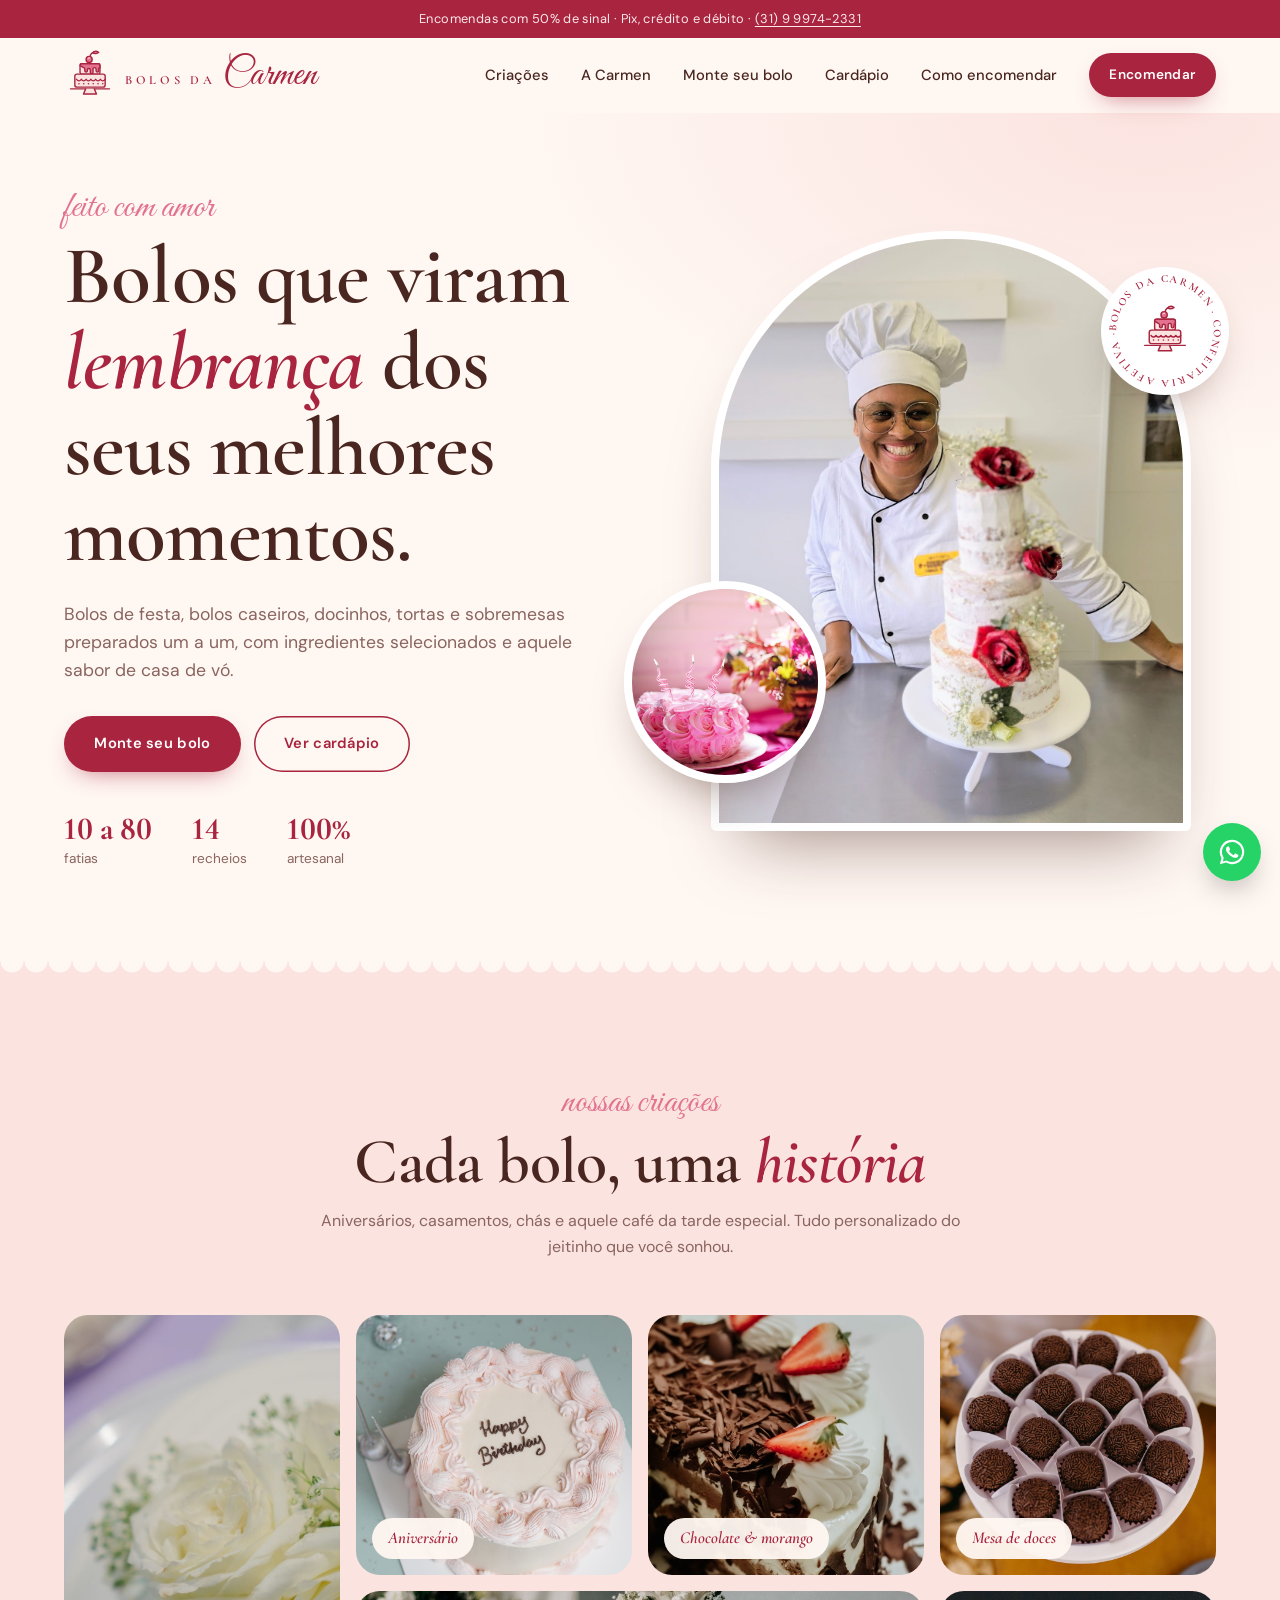
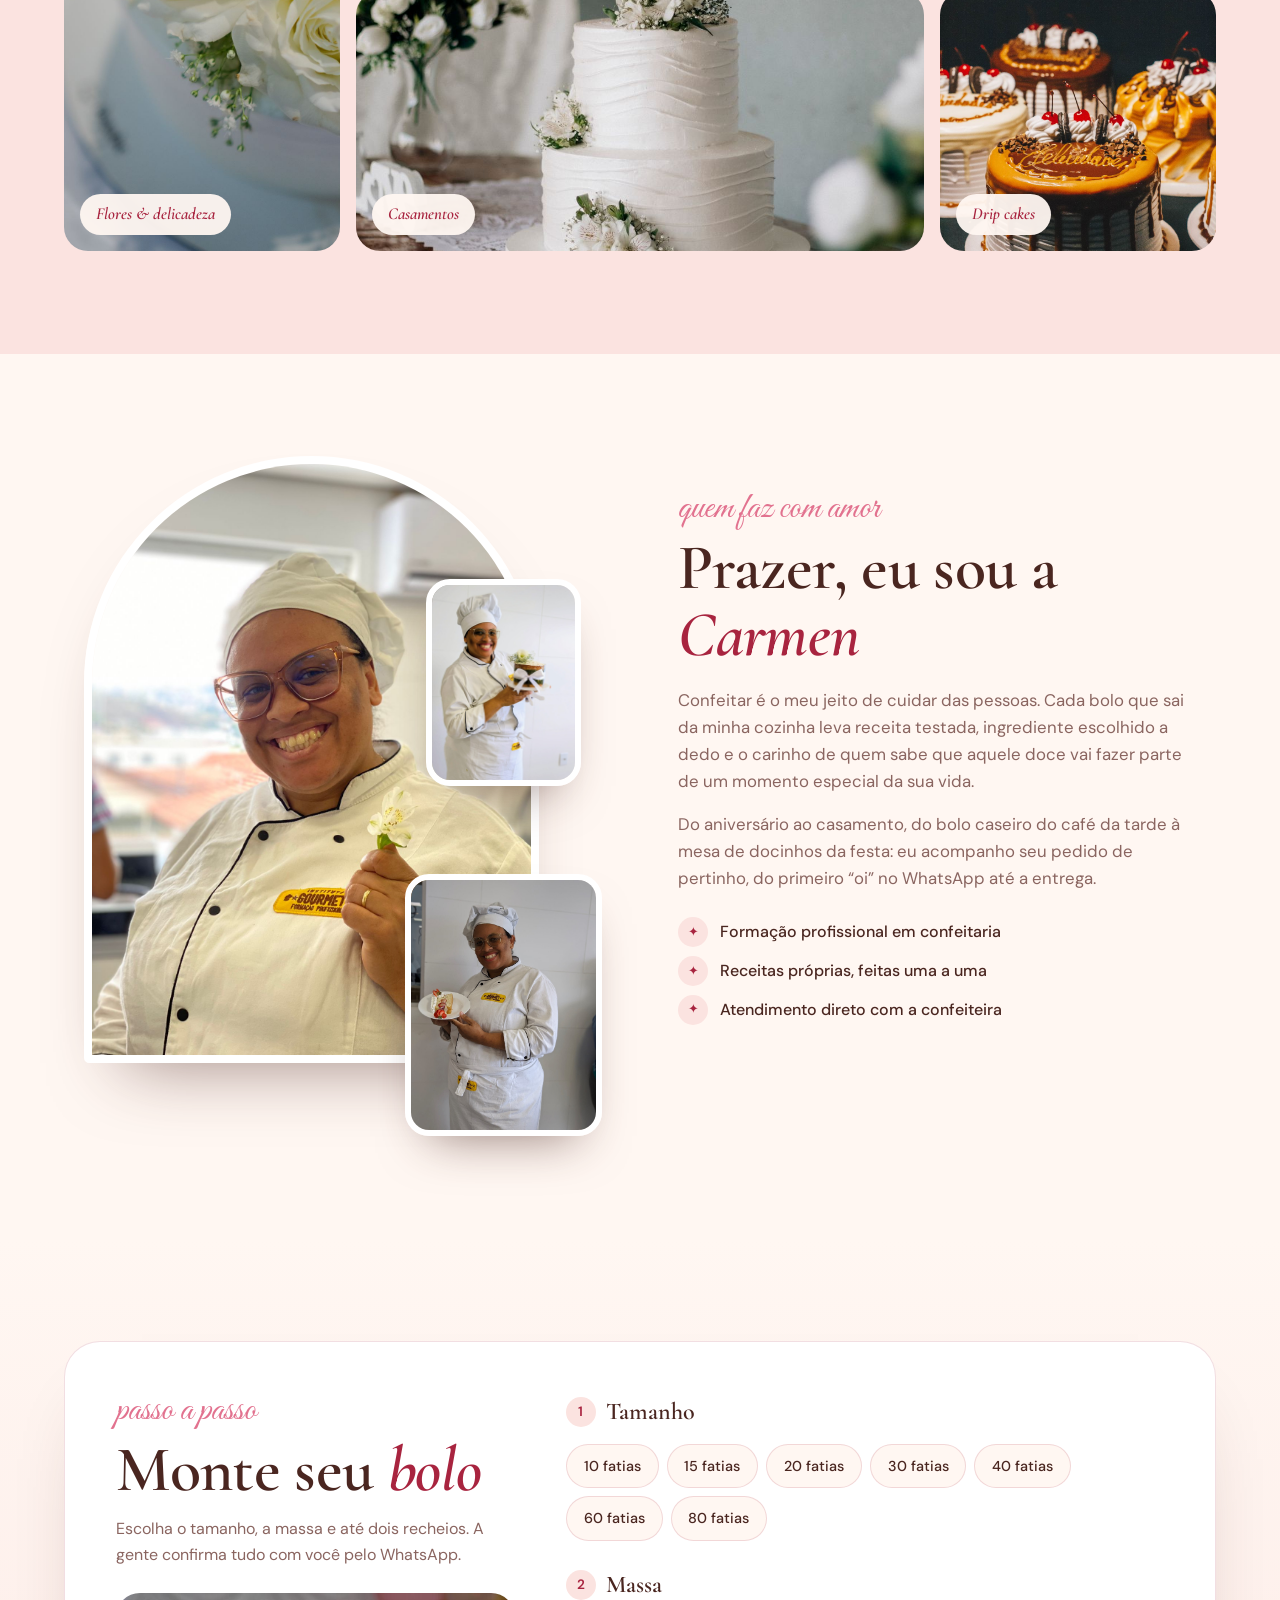
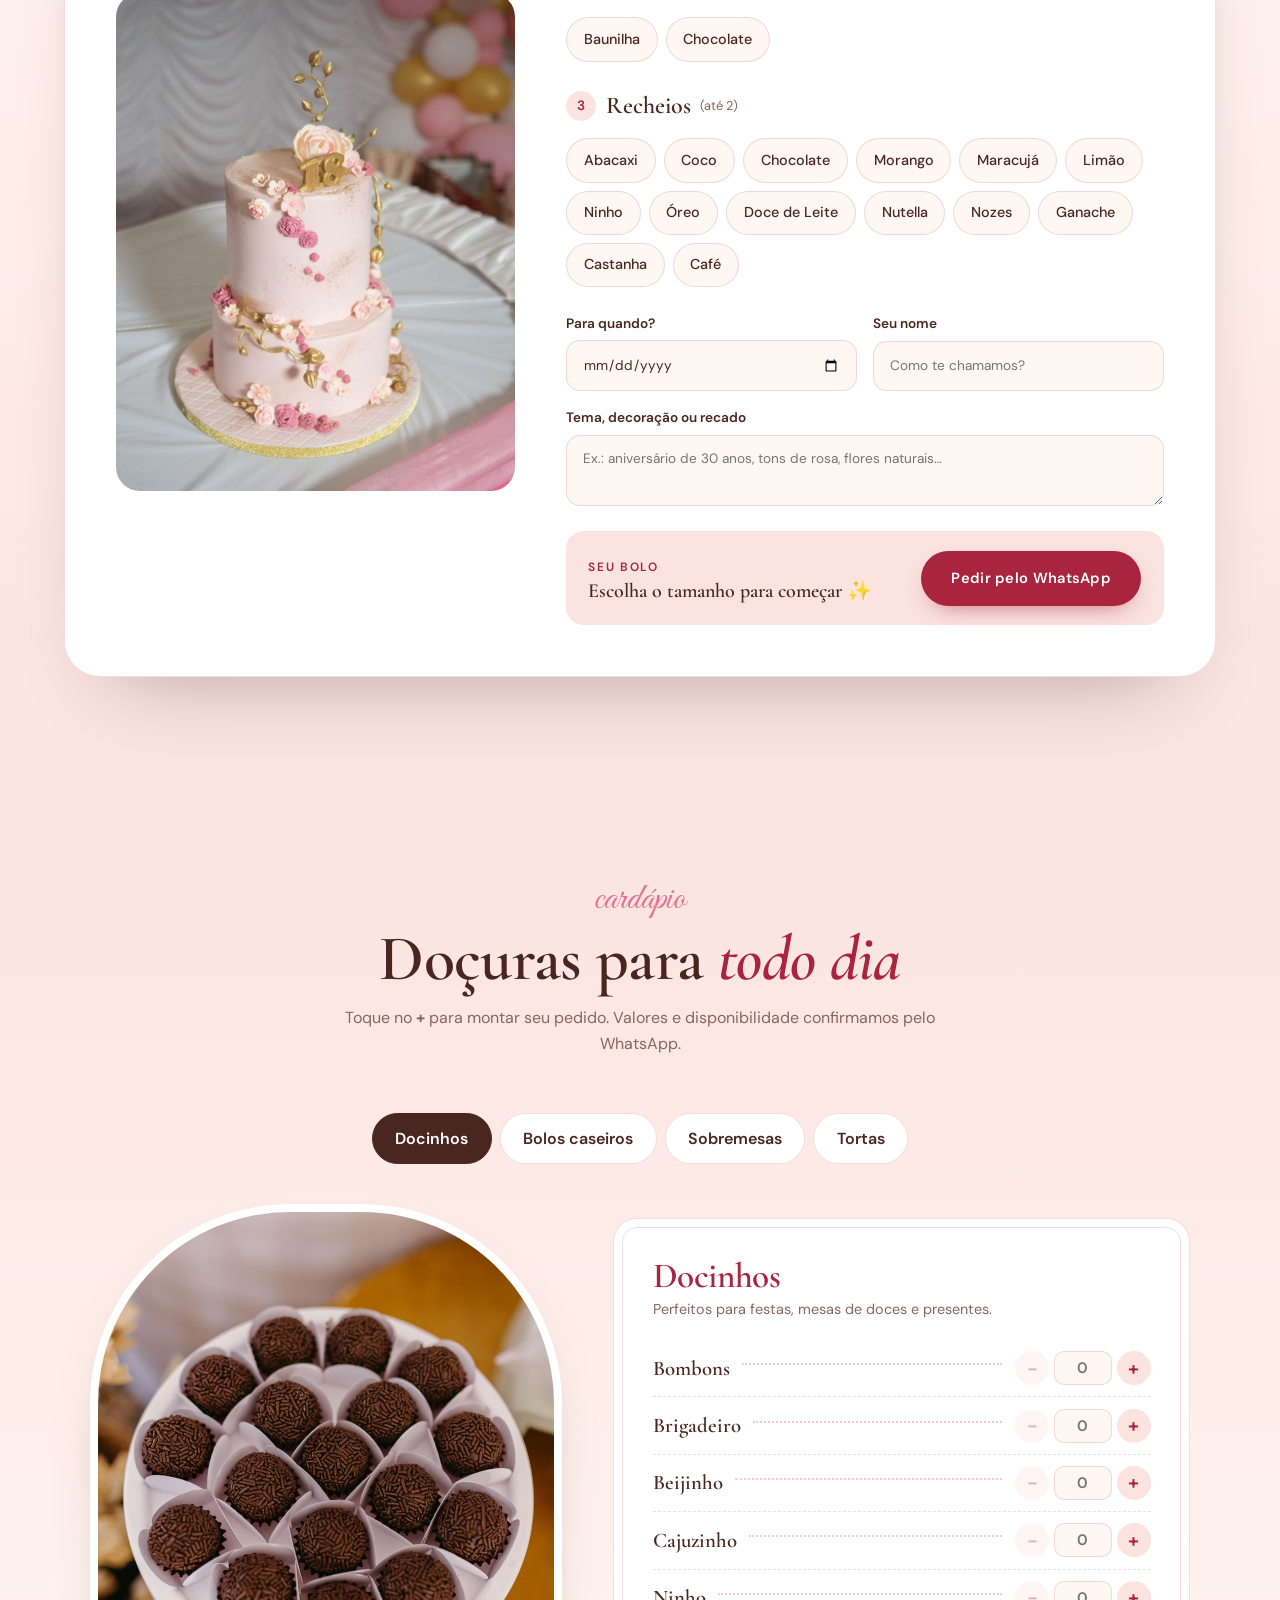
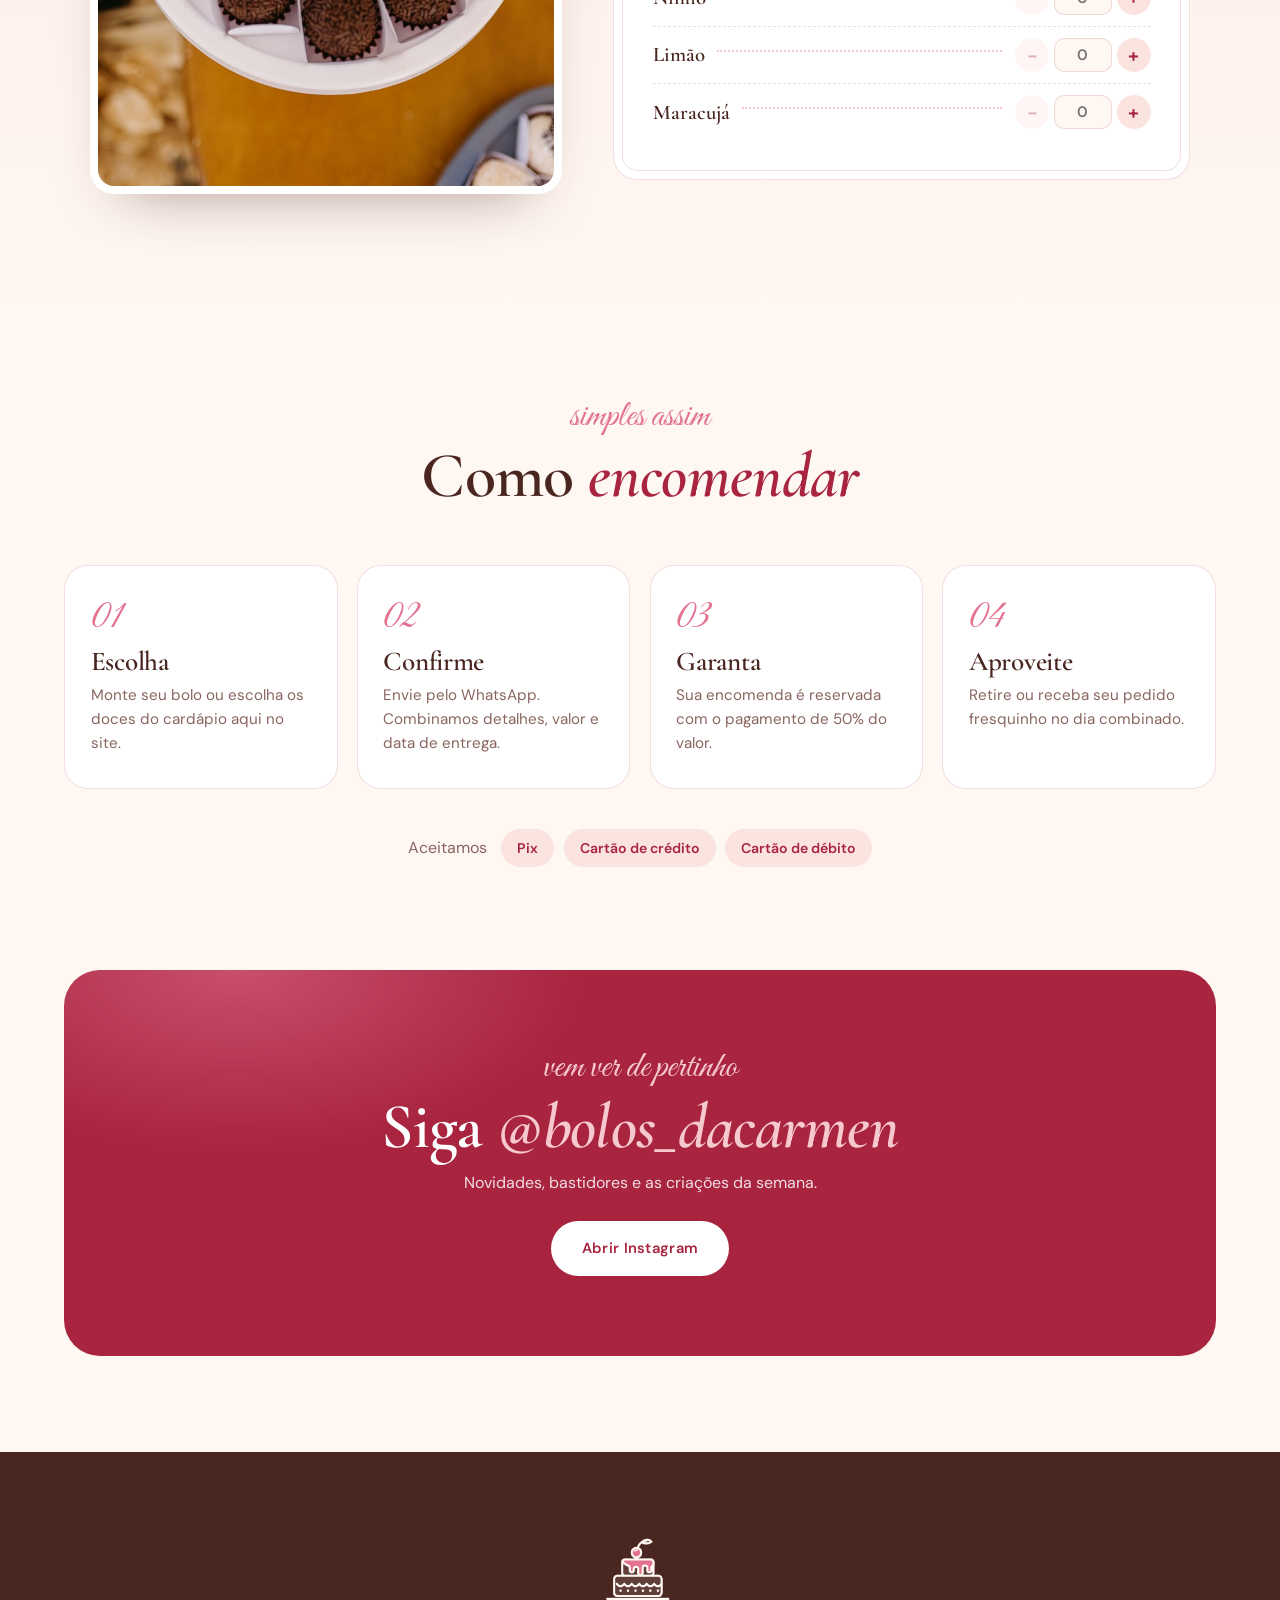
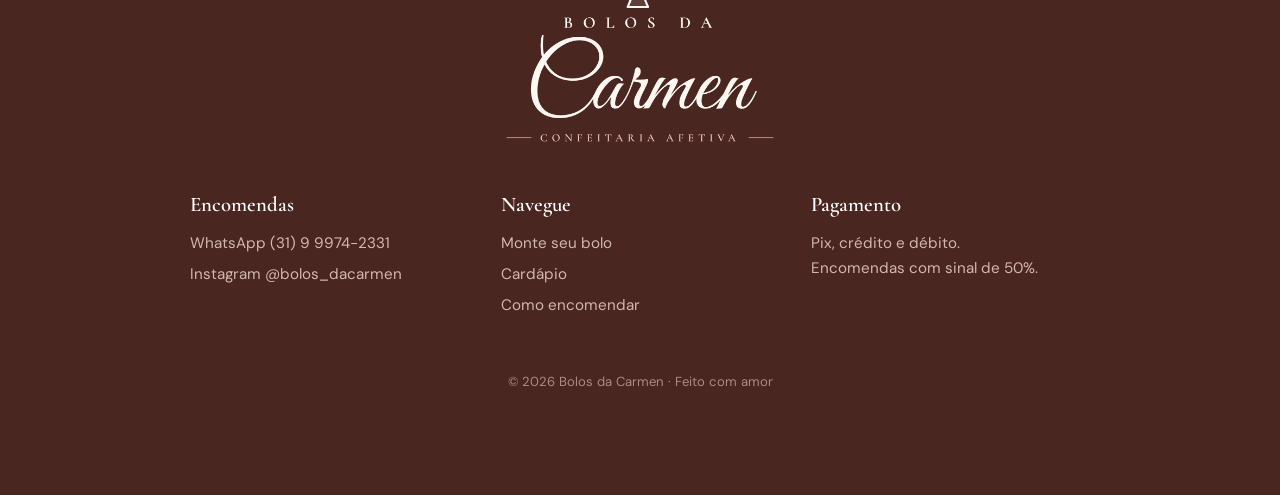
==== index.html @ e5974280 "Site Bolos da Carmen Logo criada do zero, montador de bolo, cardápio com pedido pelo WhatsApp e seçã" ====
<!DOCTYPE html>
<html lang="pt-BR">
<head>
  <meta charset="UTF-8" />
  <meta name="viewport" content="width=device-width, initial-scale=1.0" />
  <title>Bolos da Carmen — Confeitaria afetiva</title>
  <meta name="description" content="Bolos de festa, bolos caseiros, docinhos, tortas e sobremesas feitos com carinho. Monte seu bolo e encomende pelo WhatsApp." />
  <meta name="theme-color" content="#a8243f" />
  <link rel="icon" type="image/svg+xml" href="assets/icone.svg" />
  <link rel="apple-touch-icon" href="assets/icone.png" />
  <link rel="preconnect" href="https://fonts.googleapis.com" />
  <link rel="preconnect" href="https://fonts.gstatic.com" crossorigin />
  <link href="https://fonts.googleapis.com/css2?family=Cormorant+Garamond:ital,wght@0,500;0,600;0,700;1,500;1,600&family=DM+Sans:wght@400;500;600&family=Great+Vibes&display=swap" rel="stylesheet" />
  <link rel="stylesheet" href="styles.css" />
</head>
<body>

  <div class="topbar">Encomendas com 50% de sinal · Pix, crédito e débito<span class="topbar__tel"> · <a href="#" data-whats>(31) 9 9974-2331</a></span></div>

  <header class="header" id="header">
    <a href="#" class="brand" aria-label="Bolos da Carmen — início">
      <img src="assets/icone.svg" alt="" class="brand__icon" width="52" height="52" />
      <span class="brand__txt"><small>Bolos da</small><strong>Carmen</strong></span>
    </a>
    <nav>
      <ul class="nav" id="nav">
        <li><a href="#criacoes">Criações</a></li>
        <li><a href="#carmen">A Carmen</a></li>
        <li><a href="#monte">Monte seu bolo</a></li>
        <li><a href="#cardapio">Cardápio</a></li>
        <li><a href="#como">Como encomendar</a></li>
        <li class="nav__cta"><a href="#" data-whats class="btn btn--sm">Encomendar</a></li>
      </ul>
    </nav>
    <button class="burger" id="burger" aria-label="Abrir menu"><span></span><span></span></button>
  </header>

  <main>
    <!-- HERO -->
    <section class="hero">
      <div class="hero__text">
        <p class="script reveal">feito com amor</p>
        <h1 class="reveal">Bolos que viram <em>lembrança</em> dos seus melhores momentos.</h1>
        <p class="lead reveal">Bolos de festa, bolos caseiros, docinhos, tortas e sobremesas preparados um a um, com ingredientes selecionados e aquele sabor de casa de vó.</p>
        <div class="hero__cta reveal">
          <a href="#monte" class="btn">Monte seu bolo</a>
          <a href="#cardapio" class="btn btn--ghost">Ver cardápio</a>
        </div>
        <ul class="hero__info reveal">
          <li><strong>10 a 80</strong><span>fatias</span></li>
          <li><strong>14</strong><span>recheios</span></li>
          <li><strong>100%</strong><span>artesanal</span></li>
        </ul>
      </div>
      <div class="hero__media">
        <div class="hero__arch"><img src="img/carmen-bolo-rosas.jpg" alt="Carmen ao lado de um naked cake de três andares com rosas vermelhas" fetchpriority="high" /></div>
        <div class="hero__round reveal"><img src="img/festa-2.jpg" alt="Bolo rosa decorado com rosas de chantilly" /></div>
        <div class="hero__seal" aria-hidden="true">
          <svg viewBox="0 0 200 200"><defs><path id="c" d="M100,100 m-76,0 a76,76 0 1,1 152,0 a76,76 0 1,1 -152,0"/></defs>
            <text><textPath href="#c" textLength="474" lengthAdjust="spacing">bolos da carmen · confeitaria afetiva ·</textPath></text></svg>
          <img src="assets/icone.svg" alt="" />
        </div>
      </div>
    </section>

    <div class="scallop" aria-hidden="true"></div>

    <!-- CRIAÇÕES -->
    <section class="section criacoes" id="criacoes">
      <header class="head reveal">
        <p class="script">nossas criações</p>
        <h2>Cada bolo, uma <em>história</em></h2>
        <p>Aniversários, casamentos, chás e aquele café da tarde especial. Tudo personalizado do jeitinho que você sonhou.</p>
      </header>
      <div class="gallery">
        <figure class="g g--tall reveal"><img src="img/festa-1.jpg" alt="Bolo branco com rosas" loading="lazy" /><figcaption>Flores &amp; delicadeza</figcaption></figure>
        <figure class="g reveal"><img src="img/festa-3.jpg" alt="Bolo de aniversário rosa" loading="lazy" /><figcaption>Aniversário</figcaption></figure>
        <figure class="g reveal"><img src="img/festa-4.jpg" alt="Bolo de chocolate com morangos" loading="lazy" /><figcaption>Chocolate &amp; morango</figcaption></figure>
        <figure class="g reveal"><img src="img/docinhos.jpg" alt="Brigadeiros para festa" loading="lazy" /><figcaption>Mesa de doces</figcaption></figure>
        <figure class="g g--wide reveal"><img src="img/festa-5.jpg" alt="Bolo de casamento de dois andares" loading="lazy" /><figcaption>Casamentos</figcaption></figure>
        <figure class="g reveal"><img src="img/festa-6.jpg" alt="Bolos com cobertura drip e cerejas" loading="lazy" /><figcaption>Drip cakes</figcaption></figure>
      </div>
    </section>

    <!-- CONHEÇA A CARMEN -->
    <section class="section sobre" id="carmen">
      <div class="sobre__fotos">
        <div class="sobre__main reveal"><img src="img/carmen-sorriso.jpg" alt="Carmen sorrindo com uma flor na mão" loading="lazy" /></div>
        <div class="sobre__mini sobre__mini--1 reveal"><img src="img/carmen-fatia.jpg" alt="Carmen segurando uma fatia de bolo com morangos" loading="lazy" /></div>
        <div class="sobre__mini sobre__mini--2 reveal"><img src="img/carmen-bolo-laco.jpg" alt="Carmen segurando um bolo decorado com laço e flores" loading="lazy" /></div>
      </div>
      <div class="sobre__texto">
        <p class="script reveal">quem faz com amor</p>
        <h2 class="reveal">Prazer, eu sou a <em>Carmen</em></h2>
        <p class="reveal">Confeitar é o meu jeito de cuidar das pessoas. Cada bolo que sai da minha cozinha leva receita testada, ingrediente escolhido a dedo e o carinho de quem sabe que aquele doce vai fazer parte de um momento especial da sua vida.</p>
        <p class="reveal">Do aniversário ao casamento, do bolo caseiro do café da tarde à mesa de docinhos da festa: eu acompanho seu pedido de pertinho, do primeiro “oi” no WhatsApp até a entrega.</p>
        <ul class="sobre__selos reveal">
          <li><span>✦</span>Formação profissional em confeitaria</li>
          <li><span>✦</span>Receitas próprias, feitas uma a uma</li>
          <li><span>✦</span>Atendimento direto com a confeiteira</li>
        </ul>
        <p class="sobre__assinatura reveal">Carmen</p>
      </div>
    </section>

    <!-- MONTE SEU BOLO -->
    <section class="section monte" id="monte">
      <div class="monte__card">
        <div class="monte__intro">
          <p class="script">passo a passo</p>
          <h2>Monte seu <em>bolo</em></h2>
          <p>Escolha o tamanho, a massa e até dois recheios. A gente confirma tudo com você pelo WhatsApp.</p>
          <div class="monte__img"><img src="img/monte.jpg" alt="Bolo rosa decorado" loading="lazy" /></div>
        </div>

        <form class="builder" id="builder">
          <fieldset>
            <legend><span>1</span> Tamanho</legend>
            <div class="opts" id="optTamanho"></div>
          </fieldset>
          <fieldset>
            <legend><span>2</span> Massa</legend>
            <div class="opts" id="optMassa"></div>
          </fieldset>
          <fieldset>
            <legend><span>3</span> Recheios <small>(até 2)</small></legend>
            <div class="opts" id="optRecheio"></div>
          </fieldset>
          <fieldset class="row">
            <label>Para quando?<input type="date" id="data" /></label>
            <label>Seu nome<input type="text" id="nome" placeholder="Como te chamamos?" /></label>
            <label class="full">Tema, decoração ou recado<textarea id="obs" rows="2" placeholder="Ex.: aniversário de 30 anos, tons de rosa, flores naturais…"></textarea></label>
          </fieldset>

          <div class="summary" id="summary">
            <div>
              <span class="summary__label">Seu bolo</span>
              <p id="summaryText">Escolha o tamanho para começar ✨</p>
            </div>
            <button type="submit" class="btn" id="sendCake">Pedir pelo WhatsApp</button>
          </div>
        </form>
      </div>
    </section>

    <!-- CARDÁPIO -->
    <section class="section cardapio" id="cardapio">
      <header class="head reveal">
        <p class="script">cardápio</p>
        <h2>Doçuras para <em>todo dia</em></h2>
        <p>Toque no <strong>+</strong> para montar seu pedido. Valores e disponibilidade confirmamos pelo WhatsApp.</p>
      </header>
      <div class="tabs" id="tabs" role="tablist"></div>
      <div class="menu" id="menu"></div>
    </section>

    <!-- COMO ENCOMENDAR -->
    <section class="section como" id="como">
      <header class="head reveal">
        <p class="script">simples assim</p>
        <h2>Como <em>encomendar</em></h2>
      </header>
      <ol class="steps">
        <li class="reveal"><span>01</span><h3>Escolha</h3><p>Monte seu bolo ou escolha os doces do cardápio aqui no site.</p></li>
        <li class="reveal"><span>02</span><h3>Confirme</h3><p>Envie pelo WhatsApp. Combinamos detalhes, valor e data de entrega.</p></li>
        <li class="reveal"><span>03</span><h3>Garanta</h3><p>Sua encomenda é reservada com o pagamento de 50% do valor.</p></li>
        <li class="reveal"><span>04</span><h3>Aproveite</h3><p>Retire ou receba seu pedido fresquinho no dia combinado.</p></li>
      </ol>
      <div class="pay reveal">
        <span>Aceitamos</span>
        <b>Pix</b><b>Cartão de crédito</b><b>Cartão de débito</b>
      </div>
    </section>

    <!-- INSTAGRAM -->
    <section class="insta">
      <div class="insta__inner reveal">
        <p class="script">vem ver de pertinho</p>
        <h2>Siga <em>@bolos_dacarmen</em></h2>
        <p>Novidades, bastidores e as criações da semana.</p>
        <a href="https://www.instagram.com/bolos_dacarmen/" target="_blank" rel="noopener" class="btn btn--light">Abrir Instagram</a>
      </div>
    </section>
  </main>

  <footer class="footer">
    <img src="assets/logo-branco.png" alt="Bolos da Carmen" class="footer__logo" loading="lazy" />
    <div class="footer__cols">
      <div><h4>Encomendas</h4><a href="#" data-whats>WhatsApp (31) 9 9974-2331</a><a href="https://www.instagram.com/bolos_dacarmen/" target="_blank" rel="noopener">Instagram @bolos_dacarmen</a></div>
      <div><h4>Navegue</h4><a href="#monte">Monte seu bolo</a><a href="#cardapio">Cardápio</a><a href="#como">Como encomendar</a></div>
      <div><h4>Pagamento</h4><p>Pix, crédito e débito.<br>Encomendas com sinal de 50%.</p></div>
    </div>
    <p class="footer__copy">© <span id="year"></span> Bolos da Carmen · Feito com amor</p>
  </footer>

  <!-- Barra do pedido -->
  <div class="orderbar" id="orderbar">
    <button class="orderbar__info" id="orderToggle"><b id="orderCount">0</b> itens no pedido <span>ver ▾</span></button>
    <button class="btn btn--sm" id="orderSend">Enviar pedido</button>
    <div class="orderbar__list" id="orderList"></div>
  </div>

  <a href="#" class="wa-float" data-whats aria-label="Falar no WhatsApp">
    <svg viewBox="0 0 32 32"><path d="M16 3a13 13 0 0 0-11.2 19.6L3 29l6.6-1.7A13 13 0 1 0 16 3Zm0 23.7a10.7 10.7 0 0 1-5.5-1.5l-.4-.2-3.9 1 1-3.8-.2-.4A10.7 10.7 0 1 1 16 26.7Zm5.9-8c-.3-.2-1.9-1-2.2-1s-.5-.2-.7.2-.8 1-1 1.2-.4.2-.7 0a8.8 8.8 0 0 1-4.4-3.8c-.3-.6.3-.5 1-1.7.1-.2 0-.4 0-.6l-1-2.4c-.3-.6-.5-.5-.7-.5h-.6a1.2 1.2 0 0 0-.9.4 3.6 3.6 0 0 0-1.1 2.7 6.3 6.3 0 0 0 1.3 3.3 14.4 14.4 0 0 0 5.5 4.9c2 .9 2.9 1 3.9.8a3.3 3.3 0 0 0 2.2-1.5 2.7 2.7 0 0 0 .2-1.5c-.1-.2-.3-.3-.7-.5Z"/></svg>
  </a>

  <div class="toast" id="toast"></div>
  <script src="script.js"></script>
</body>
</html>
---- styles.css ----
/* =========================================================
   Bolos da Carmen — confeitaria afetiva
   ========================================================= */
:root {
  --cream: #fff7f2;
  --blush: #fbe3e0;
  --blush-2: #f6c9cf;
  --rose: #e2728f;
  --cherry: #a8243f;
  --cherry-dk: #7e1730;
  --cocoa: #4a2620;
  --ink: #3a1d1a;
  --muted: #8a6560;
  --line: rgba(168, 36, 63, .15);

  --serif: "Cormorant Garamond", Georgia, serif;
  --script: "Great Vibes", cursive;
  --sans: "DM Sans", system-ui, sans-serif;

  --r: 24px;
  --ease: cubic-bezier(.22, 1, .36, 1);
  --pad: clamp(1.25rem, 5vw, 5rem);
}

*, *::before, *::after { box-sizing: border-box; margin: 0; padding: 0; }
html { scroll-behavior: smooth; scroll-padding-top: 80px; }
body { font-family: var(--sans); color: var(--ink); background: var(--cream); line-height: 1.6; -webkit-font-smoothing: antialiased; overflow-x: hidden; }
img { display: block; max-width: 100%; }
a { color: inherit; text-decoration: none; }
button { font: inherit; color: inherit; background: none; border: 0; cursor: pointer; }
input, textarea { font: inherit; color: inherit; }

h1, h2, h3 { font-family: var(--serif); font-weight: 600; line-height: 1.05; color: var(--cocoa); letter-spacing: -.01em; }
h1, h2, h3, strong, .item__name, .summary p { font-variant-numeric: lining-nums; }
h1 em, h2 em { font-style: italic; color: var(--cherry); font-weight: 600; }
h2 { font-size: clamp(2.4rem, 5vw, 4rem); }
.script { font-family: var(--script); color: var(--rose); font-size: clamp(1.7rem, 3vw, 2.3rem); line-height: 1; margin-bottom: .4rem; }

/* ---------- Botões ---------- */
.btn {
  display: inline-flex; align-items: center; justify-content: center; gap: .5rem;
  padding: 1rem 1.9rem; border-radius: 999px; background: var(--cherry); color: #fff;
  font-weight: 600; font-size: .92rem; letter-spacing: .02em;
  transition: background .3s, transform .3s var(--ease), box-shadow .3s;
  box-shadow: 0 10px 24px -12px rgba(168, 36, 63, .7);
}
.btn:hover { background: var(--cherry-dk); transform: translateY(-2px); }
.btn--ghost { background: transparent; color: var(--cherry); box-shadow: inset 0 0 0 1.5px var(--cherry); }
.btn--ghost:hover { background: var(--cherry); color: #fff; }
.btn--light { background: #fff; color: var(--cherry); }
.btn--light:hover { background: var(--blush); }
.btn--sm { padding: .7rem 1.3rem; font-size: .85rem; }

/* ---------- Topbar / Header ---------- */
.topbar { background: var(--cherry); color: #fde8ea; text-align: center; font-size: .8rem; padding: .55rem 1rem; letter-spacing: .03em; }
.topbar a { text-decoration: underline; text-underline-offset: 3px; }

.header {
  position: sticky; top: 0; z-index: 50; display: flex; align-items: center; justify-content: space-between; gap: 1rem;
  padding: .7rem var(--pad); background: rgba(255, 247, 242, .97); border-bottom: 1px solid transparent; transition: border-color .3s, box-shadow .3s;
}
.header.scrolled { border-color: var(--line); box-shadow: 0 8px 30px -20px rgba(74, 38, 32, .35); }
.brand { display: flex; align-items: center; gap: .55rem; }
.brand__icon { width: 52px; height: 52px; }
.brand__txt { display: flex; align-items: baseline; gap: .45rem; line-height: 1; color: var(--cherry); white-space: nowrap; }
.brand__txt small { font-family: var(--serif); font-weight: 600; font-size: .78rem; letter-spacing: .3em; text-transform: uppercase; }
.brand__txt strong { font-family: var(--script); font-weight: 400; font-size: 2.4rem; line-height: 1; }
.nav { display: flex; align-items: center; gap: 2rem; list-style: none; }
.nav a:not(.btn) { font-weight: 500; font-size: .92rem; color: var(--cocoa); position: relative; }
.nav a:not(.btn)::after { content: ""; position: absolute; left: 0; right: 0; bottom: -4px; height: 2px; border-radius: 2px; background: var(--rose); transform: scaleX(0); transition: transform .35s var(--ease); }
.nav a:not(.btn):hover::after { transform: scaleX(1); }
.burger { display: none; width: 44px; height: 44px; place-content: center; gap: 6px; }
.burger span { display: block; width: 24px; height: 2px; border-radius: 2px; background: var(--cherry); transition: transform .35s var(--ease); }
.burger.open span:first-child { transform: translateY(4px) rotate(45deg); }
.burger.open span:last-child { transform: translateY(-4px) rotate(-45deg); }

/* ---------- Hero ---------- */
.hero {
  display: grid; grid-template-columns: 1.05fr 1fr; gap: clamp(2rem, 5vw, 5rem); align-items: center;
  padding: clamp(2.5rem, 6vw, 5rem) var(--pad) clamp(3.5rem, 7vw, 6rem);
  background: radial-gradient(900px 500px at 90% 0%, var(--blush), transparent 70%), var(--cream);
}
.hero h1 { font-size: clamp(2.8rem, 6.4vw, 5.6rem); margin-bottom: 1.4rem; }
.lead { font-size: 1.1rem; color: var(--muted); max-width: 32rem; margin-bottom: 2rem; }
.hero__cta { display: flex; flex-wrap: wrap; gap: .8rem; margin-bottom: 2.6rem; }
.hero__info { display: flex; gap: 2.5rem; list-style: none; }
.hero__info strong { display: block; font-family: var(--serif); font-size: 2rem; color: var(--cherry); line-height: 1; }
.hero__info span { font-size: .85rem; color: var(--muted); }

.hero__media { position: relative; justify-self: center; width: min(100%, 480px); }
.hero__arch { aspect-ratio: 4 / 5; border-radius: 999px 999px var(--r) var(--r); overflow: hidden; box-shadow: 0 40px 70px -35px rgba(74, 38, 32, .55); border: 8px solid #fff; }
.hero__arch img { width: 100%; height: 100%; object-fit: cover; }
.hero__round { position: absolute; width: 42%; aspect-ratio: 1; left: -18%; bottom: 8%; border-radius: 50%; overflow: hidden; border: 8px solid #fff; box-shadow: 0 25px 50px -25px rgba(74, 38, 32, .6); }
.hero__round img { width: 100%; height: 100%; object-fit: cover; }
.hero__seal { position: absolute; right: -8%; top: 6%; width: 128px; height: 128px; border-radius: 50%; background: #fff; display: grid; place-items: center; box-shadow: 0 18px 40px -20px rgba(74, 38, 32, .5); }
.hero__seal svg { position: absolute; inset: 0; animation: spin 24s linear infinite; }
.hero__seal text { font-family: var(--serif); font-weight: 600; font-size: 17px; text-transform: uppercase; fill: var(--cherry); }
.hero__seal img { width: 54px; }
@keyframes spin { to { transform: rotate(360deg); } }

/* Borda de "papel rendado" entre seções */
.scallop { height: 22px; background: radial-gradient(circle at 12px 0, var(--cream) 11px, var(--blush) 12px) 0 0 / 24px 22px repeat-x; }

/* ---------- Seções ---------- */
.section { padding: clamp(4rem, 8vw, 7rem) var(--pad); }
.head { text-align: center; max-width: 640px; margin: 0 auto clamp(2.5rem, 5vw, 3.5rem); }
.head h2 { margin-bottom: .8rem; }
.head p:not(.script) { color: var(--muted); }

/* Criações */
.criacoes { background: var(--blush); }
.gallery { display: grid; grid-template-columns: repeat(4, 1fr); grid-auto-rows: 260px; grid-auto-flow: dense; gap: 1rem; }
.g { position: relative; border-radius: var(--r); overflow: hidden; background: #fff; }
.g--tall { grid-row: span 2; }
.g--wide { grid-column: span 2; }
.g img { width: 100%; height: 100%; object-fit: cover; transition: transform .9s var(--ease); }
.g:hover img { transform: scale(1.05); }
.g figcaption {
  position: absolute; left: 1rem; bottom: 1rem; padding: .45rem 1rem; border-radius: 99px; background: rgba(255, 247, 242, .95);
  font-family: var(--serif); font-weight: 600; font-style: italic; font-size: 1.05rem; color: var(--cherry);
}

/* Conheça a Carmen */
.sobre { display: grid; grid-template-columns: 1fr 1fr; gap: clamp(2.5rem, 6vw, 6rem); align-items: center; max-width: 1240px; margin: 0 auto; }
.sobre__fotos { position: relative; padding: 0 12% 14% 0; }
.sobre__main { aspect-ratio: 3 / 4; border-radius: 999px 999px var(--r) var(--r); overflow: hidden; border: 8px solid #fff; box-shadow: 0 40px 70px -40px rgba(74, 38, 32, .55); }
.sobre__main img, .sobre__mini img { width: 100%; height: 100%; object-fit: cover; }
.sobre__mini { position: absolute; width: 38%; aspect-ratio: 3 / 4; border-radius: var(--r); overflow: hidden; border: 6px solid #fff; box-shadow: 0 25px 50px -25px rgba(74, 38, 32, .6); }
.sobre__mini--1 { right: 0; bottom: 0; }
.sobre__mini--2 { right: 4%; top: 18%; width: 30%; }
.sobre__texto h2 { margin-bottom: 1.2rem; }
.sobre__texto > p:not(.script):not(.sobre__assinatura) { color: var(--muted); font-size: 1.05rem; margin-bottom: 1rem; max-width: 34rem; }
.sobre__selos { list-style: none; display: grid; gap: .55rem; margin: 1.6rem 0 1.4rem; }
.sobre__selos li { display: flex; align-items: center; gap: .7rem; font-weight: 500; color: var(--cocoa); }
.sobre__selos span { width: 30px; height: 30px; border-radius: 50%; background: var(--blush); color: var(--cherry); display: grid; place-items: center; font-size: .8rem; flex-shrink: 0; }
.sobre__assinatura { font-family: var(--script); font-size: 3.4rem; color: var(--cherry); line-height: 1; transform: rotate(-4deg); transform-origin: left; }

/* Monte seu bolo */
.monte { background: linear-gradient(var(--cream), var(--blush)); }
.monte__card {
  display: grid; grid-template-columns: .8fr 1.2fr; gap: clamp(2rem, 4vw, 4rem);
  background: #fff; border-radius: calc(var(--r) * 1.5); padding: clamp(1.5rem, 4vw, 3.5rem);
  box-shadow: 0 40px 80px -50px rgba(74, 38, 32, .45); border: 1px solid var(--line);
}
.monte__intro h2 { margin-bottom: .8rem; }
.monte__intro > p:not(.script) { color: var(--muted); margin-bottom: 1.6rem; }
.monte__img { border-radius: var(--r); overflow: hidden; aspect-ratio: 4 / 5; }
.monte__img img { width: 100%; height: 100%; object-fit: cover; }

.builder { display: grid; gap: 1.6rem; align-content: start; }
.builder fieldset { border: 0; }
.builder legend { display: flex; align-items: center; gap: .6rem; font-family: var(--serif); font-size: 1.5rem; font-weight: 600; color: var(--cocoa); margin-bottom: .8rem; }
.builder legend span { width: 30px; height: 30px; border-radius: 50%; background: var(--blush); color: var(--cherry); display: grid; place-items: center; font-family: var(--sans); font-size: .85rem; font-weight: 600; }
.builder legend small { font-family: var(--sans); font-size: .8rem; color: var(--muted); font-weight: 400; }
.opts { display: flex; flex-wrap: wrap; gap: .5rem; }
.opt {
  padding: .6rem 1.05rem; border-radius: 99px; border: 1.5px solid var(--line); background: var(--cream);
  font-size: .9rem; font-weight: 500; color: var(--cocoa); transition: background .2s, border-color .2s, color .2s, transform .2s;
}
.opt:hover { border-color: var(--rose); }
.opt.on { background: var(--cherry); border-color: var(--cherry); color: #fff; }
.opt:disabled { opacity: .4; cursor: not-allowed; }
.builder .row { display: grid; grid-template-columns: 1fr 1fr; gap: 1rem; }
.builder label { display: grid; gap: .35rem; font-size: .85rem; font-weight: 600; color: var(--cocoa); }
.builder .full { grid-column: 1 / -1; }
.builder input, .builder textarea {
  border: 1.5px solid var(--line); border-radius: 14px; padding: .8rem 1rem; background: var(--cream); font-weight: 400; outline: none; resize: vertical; transition: border-color .2s, background .2s;
}
.builder input:focus, .builder textarea:focus { border-color: var(--rose); background: #fff; }
.summary {
  display: flex; align-items: center; justify-content: space-between; gap: 1rem; flex-wrap: wrap;
  padding: 1.2rem 1.4rem; border-radius: 18px; background: var(--blush);
}
.summary__label { font-size: .75rem; letter-spacing: .14em; text-transform: uppercase; color: var(--cherry); font-weight: 600; }
.summary p { font-family: var(--serif); font-size: 1.25rem; font-weight: 600; color: var(--cocoa); line-height: 1.25; }

/* Cardápio */
.cardapio { background: linear-gradient(var(--blush), var(--cream)); }
.tabs { display: flex; justify-content: center; flex-wrap: wrap; gap: .5rem; margin-bottom: 2.5rem; }
.tab { padding: .75rem 1.4rem; border-radius: 99px; font-weight: 600; color: var(--cocoa); border: 1.5px solid var(--line); background: #fff; transition: .25s; }
.tab:hover { border-color: var(--rose); }
.tab.on { background: var(--cocoa); color: #fff; border-color: var(--cocoa); }
.menu { display: grid; grid-template-columns: .9fr 1.1fr; gap: clamp(1.5rem, 4vw, 3.5rem); align-items: center; max-width: 1100px; margin: 0 auto; }
.menu__img { border-radius: 200px 200px var(--r) var(--r); overflow: hidden; aspect-ratio: 4 / 5; border: 8px solid #fff; box-shadow: 0 30px 60px -35px rgba(74, 38, 32, .5); }
.menu__img img { width: 100%; height: 100%; object-fit: cover; animation: fadeIn .6s var(--ease); }
.menu__list { background: #fff; border-radius: var(--r); padding: clamp(1.4rem, 3vw, 2.4rem); border: 1px solid var(--line); outline: 1px solid var(--line); outline-offset: -10px; }
.menu__list h3 { font-size: 2.2rem; color: var(--cherry); margin-bottom: .2rem; }
.menu__list > p { color: var(--muted); font-size: .9rem; margin-bottom: 1.2rem; }
.menu__list ul { list-style: none; }
.item { display: flex; align-items: center; gap: .8rem; padding: .7rem 0; border-bottom: 1px dashed var(--line); animation: fadeIn .5s var(--ease) both; }
.item:last-child { border-bottom: 0; }
.item__name { font-family: var(--serif); font-size: 1.3rem; font-weight: 600; color: var(--cocoa); }
.item__dots { flex: 1; border-bottom: 2px dotted var(--blush-2); transform: translateY(-4px); }
.qty { display: flex; align-items: center; gap: .3rem; }
.qty button { width: 34px; height: 34px; border-radius: 50%; background: var(--blush); color: var(--cherry); font-size: 1.2rem; font-weight: 600; line-height: 1; transition: background .2s, color .2s; }
.qty button:hover { background: var(--cherry); color: #fff; }
.qty button:disabled { opacity: .35; cursor: default; background: var(--blush); color: var(--cherry); }
.qty input {
  width: 58px; height: 34px; text-align: center; font-weight: 600; font-size: .95rem; color: var(--cocoa);
  border: 1.5px solid var(--line); border-radius: 10px; background: var(--cream); outline: none; -moz-appearance: textfield;
  transition: border-color .2s, background .2s;
}
.qty input:focus { border-color: var(--rose); background: #fff; }
.qty input::-webkit-outer-spin-button, .qty input::-webkit-inner-spin-button { -webkit-appearance: none; margin: 0; }
@keyframes fadeIn { from { opacity: 0; transform: translateY(10px); } }

/* Como encomendar */
.steps { list-style: none; display: grid; grid-template-columns: repeat(4, 1fr); gap: 1.2rem; max-width: 1200px; margin: 0 auto; }
.steps li { background: #fff; border-radius: var(--r); padding: 2rem 1.6rem; border: 1px solid var(--line); transition: transform .4s var(--ease), box-shadow .4s; }
.steps li:hover { transform: translateY(-6px); box-shadow: 0 30px 50px -35px rgba(74, 38, 32, .45); }
.steps span { font-family: var(--script); font-size: 2.6rem; color: var(--rose); line-height: 1; }
.steps h3 { font-size: 1.7rem; margin: .5rem 0 .4rem; }
.steps p { color: var(--muted); font-size: .95rem; }
.pay { display: flex; justify-content: center; align-items: center; flex-wrap: wrap; gap: .6rem; margin-top: 2.5rem; }
.pay span { color: var(--muted); margin-right: .3rem; }
.pay b { padding: .5rem 1rem; border-radius: 99px; background: var(--blush); color: var(--cherry); font-weight: 600; font-size: .88rem; }

/* Instagram */
.insta { padding: 0 var(--pad) clamp(4rem, 8vw, 6rem); }
.insta__inner {
  text-align: center; padding: clamp(3rem, 7vw, 5rem) 1.5rem; border-radius: calc(var(--r) * 1.5); color: #fff;
  background: radial-gradient(500px 260px at 15% 0%, rgba(226, 114, 143, .55), transparent 70%), var(--cherry);
}
.insta .script { color: var(--blush-2); }
.insta h2 { color: #fff; margin-bottom: .6rem; }
.insta h2 em { color: var(--blush-2); }
.insta p:not(.script) { opacity: .85; margin-bottom: 1.6rem; }

/* Footer */
.footer { background: var(--cocoa); color: #f3dcd6; padding: clamp(3.5rem, 7vw, 5rem) var(--pad) 6rem; text-align: center; }
.footer__logo { width: min(280px, 70%); margin: 0 auto 2.5rem; }
.footer__cols { display: grid; grid-template-columns: repeat(3, 1fr); gap: 2rem; max-width: 900px; margin: 0 auto; text-align: left; }
.footer h4 { font-family: var(--serif); font-size: 1.3rem; color: #fff; margin-bottom: .6rem; font-weight: 600; }
.footer a, .footer p { display: block; color: rgba(243, 220, 214, .8); margin-bottom: .4rem; font-size: .95rem; }
.footer a:hover { color: #fff; }
.footer__copy { margin-top: 3rem !important; text-align: center; font-size: .82rem !important; opacity: .7; }

/* Barra do pedido */
.orderbar {
  position: fixed; left: 50%; bottom: 1.2rem; z-index: 60; width: min(560px, calc(100% - 2rem));
  display: flex; align-items: center; justify-content: space-between; gap: 1rem; flex-wrap: wrap;
  padding: .6rem .6rem .6rem 1.4rem; border-radius: 26px; background: var(--cocoa); color: #fff;
  box-shadow: 0 20px 40px -15px rgba(74, 38, 32, .6);
  transform: translate(-50%, 160%); transition: transform .5s var(--ease); visibility: hidden;
}
.orderbar.show { transform: translate(-50%, 0); visibility: visible; }
.orderbar__info { color: #fff; font-size: .95rem; }
.orderbar__info b { display: inline-grid; place-items: center; min-width: 26px; height: 26px; border-radius: 99px; background: var(--rose); margin-right: .3rem; }
.orderbar__info span { opacity: .7; font-size: .8rem; margin-left: .3rem; }
.orderbar__list { flex-basis: 100%; display: none; max-height: 40vh; overflow: auto; padding: .4rem 0 .4rem; border-top: 1px solid rgba(255, 255, 255, .15); }
.orderbar.open .orderbar__list { display: block; }
.orderbar__list div { display: flex; justify-content: space-between; padding: .35rem .2rem; font-size: .92rem; }
.orderbar__list button { color: var(--blush-2); font-size: .8rem; text-decoration: underline; }

/* WhatsApp flutuante */
.wa-float {
  position: fixed; right: 1.2rem; bottom: 1.2rem; z-index: 55; width: 58px; height: 58px; border-radius: 50%;
  background: #25d366; display: grid; place-items: center; box-shadow: 0 14px 30px -10px rgba(0, 0, 0, .35); transition: transform .3s var(--ease), bottom .5s var(--ease);
}
.wa-float:hover { transform: scale(1.08); }
.wa-float svg { width: 30px; fill: #fff; }
body.has-order .wa-float { bottom: 6.2rem; }

/* Toast */
.toast {
  position: fixed; left: 50%; top: 5.5rem; z-index: 90; transform: translate(-50%, -20px); opacity: 0; visibility: hidden;
  background: var(--cherry); color: #fff; padding: .8rem 1.4rem; border-radius: 99px; font-size: .9rem; font-weight: 500;
  transition: opacity .35s, transform .35s var(--ease), visibility 0s .35s; box-shadow: 0 16px 30px -14px rgba(168, 36, 63, .7);
  max-width: calc(100vw - 2rem); text-align: center;
}
.toast.show { opacity: 1; transform: translate(-50%, 0); visibility: visible; transition: opacity .35s, transform .35s var(--ease); }

/* Revelar ao rolar */
.reveal { opacity: 0; transform: translateY(30px); transition: opacity .9s var(--ease), transform .9s var(--ease); }
.reveal.in { opacity: 1; transform: none; }

/* ---------- Responsivo ---------- */
@media (max-width: 1150px) { .nav { gap: 1.3rem; } .nav a:not(.btn) { font-size: .88rem; } }
@media (max-width: 1000px) {
  .gallery { grid-template-columns: repeat(2, 1fr); grid-auto-rows: 220px; }
  .steps { grid-template-columns: repeat(2, 1fr); }
  .monte__card { grid-template-columns: 1fr; }
  .monte__img { aspect-ratio: 16 / 9; }
}
@media (max-width: 860px) {
  .burger { display: grid; }
  .nav {
    position: fixed; inset: 0 0 auto; top: 0; flex-direction: column; align-items: flex-start; gap: 1.4rem;
    padding: 6.5rem var(--pad) 2.2rem; background: var(--cream); box-shadow: 0 30px 50px -30px rgba(74, 38, 32, .4);
    transform: translateY(-105%); transition: transform .5s var(--ease); z-index: -1; visibility: hidden;
  }
  .nav.open { transform: none; visibility: visible; }
  .nav a:not(.btn) { font-family: var(--serif); font-size: 1.8rem; font-weight: 600; }
  .hero { grid-template-columns: 1fr; }
  .hero__media { width: min(86%, 400px); margin-top: 1rem; }
  .hero__seal { width: 100px; height: 100px; right: -10%; }
  .hero__seal img { width: 42px; }
  .menu { grid-template-columns: 1fr; }
  .sobre { grid-template-columns: 1fr; }
  .sobre__fotos { width: min(100%, 440px); margin: 0 auto; }
  .menu__img { aspect-ratio: 16 / 10; border-radius: var(--r); }
}
@media (max-width: 560px) {
  .topbar { font-size: .72rem; }
  .topbar__tel { display: none; }
  .brand__icon { width: 42px; height: 42px; }
  .brand__txt { gap: .3rem; }
  .brand__txt small { font-size: .64rem; letter-spacing: .22em; }
  .brand__txt strong { font-size: 1.9rem; }
  .hero__info { gap: 1.5rem; }
  .hero__info strong { font-size: 1.6rem; }
  .gallery { grid-template-columns: 1fr 1fr; grid-auto-rows: 170px; gap: .6rem; }
  .g--wide { grid-column: span 2; }
  .g figcaption { left: .5rem; bottom: .5rem; font-size: .85rem; padding: .3rem .7rem; }
  .builder .row { grid-template-columns: 1fr; }
  .summary .btn { width: 100%; }
  .steps { grid-template-columns: 1fr; }
  .steps li { display: grid; grid-template-columns: auto 1fr; column-gap: 1rem; padding: 1.4rem; }
  .steps span { grid-row: span 2; }
  .steps h3 { margin-top: 0; }
  .footer__cols { grid-template-columns: 1fr; text-align: center; }
  .item__name { font-size: 1.15rem; }
  .orderbar { padding-left: 1rem; gap: .5rem; left: 1rem; width: calc(100% - 6.4rem); transform: translate(0, 160%); }
  .orderbar.show { transform: none; }
  .orderbar__info { font-size: .85rem; text-align: left; }
  .orderbar__info span { display: none; }
  .orderbar .btn--sm { padding: .65rem 1rem; font-size: .8rem; }
  body.has-order .wa-float { bottom: 1.2rem; }
}
@media (prefers-reduced-motion: reduce) {
  *, *::before, *::after { animation: none !important; transition: none !important; }
  .reveal { opacity: 1; transform: none; }
}
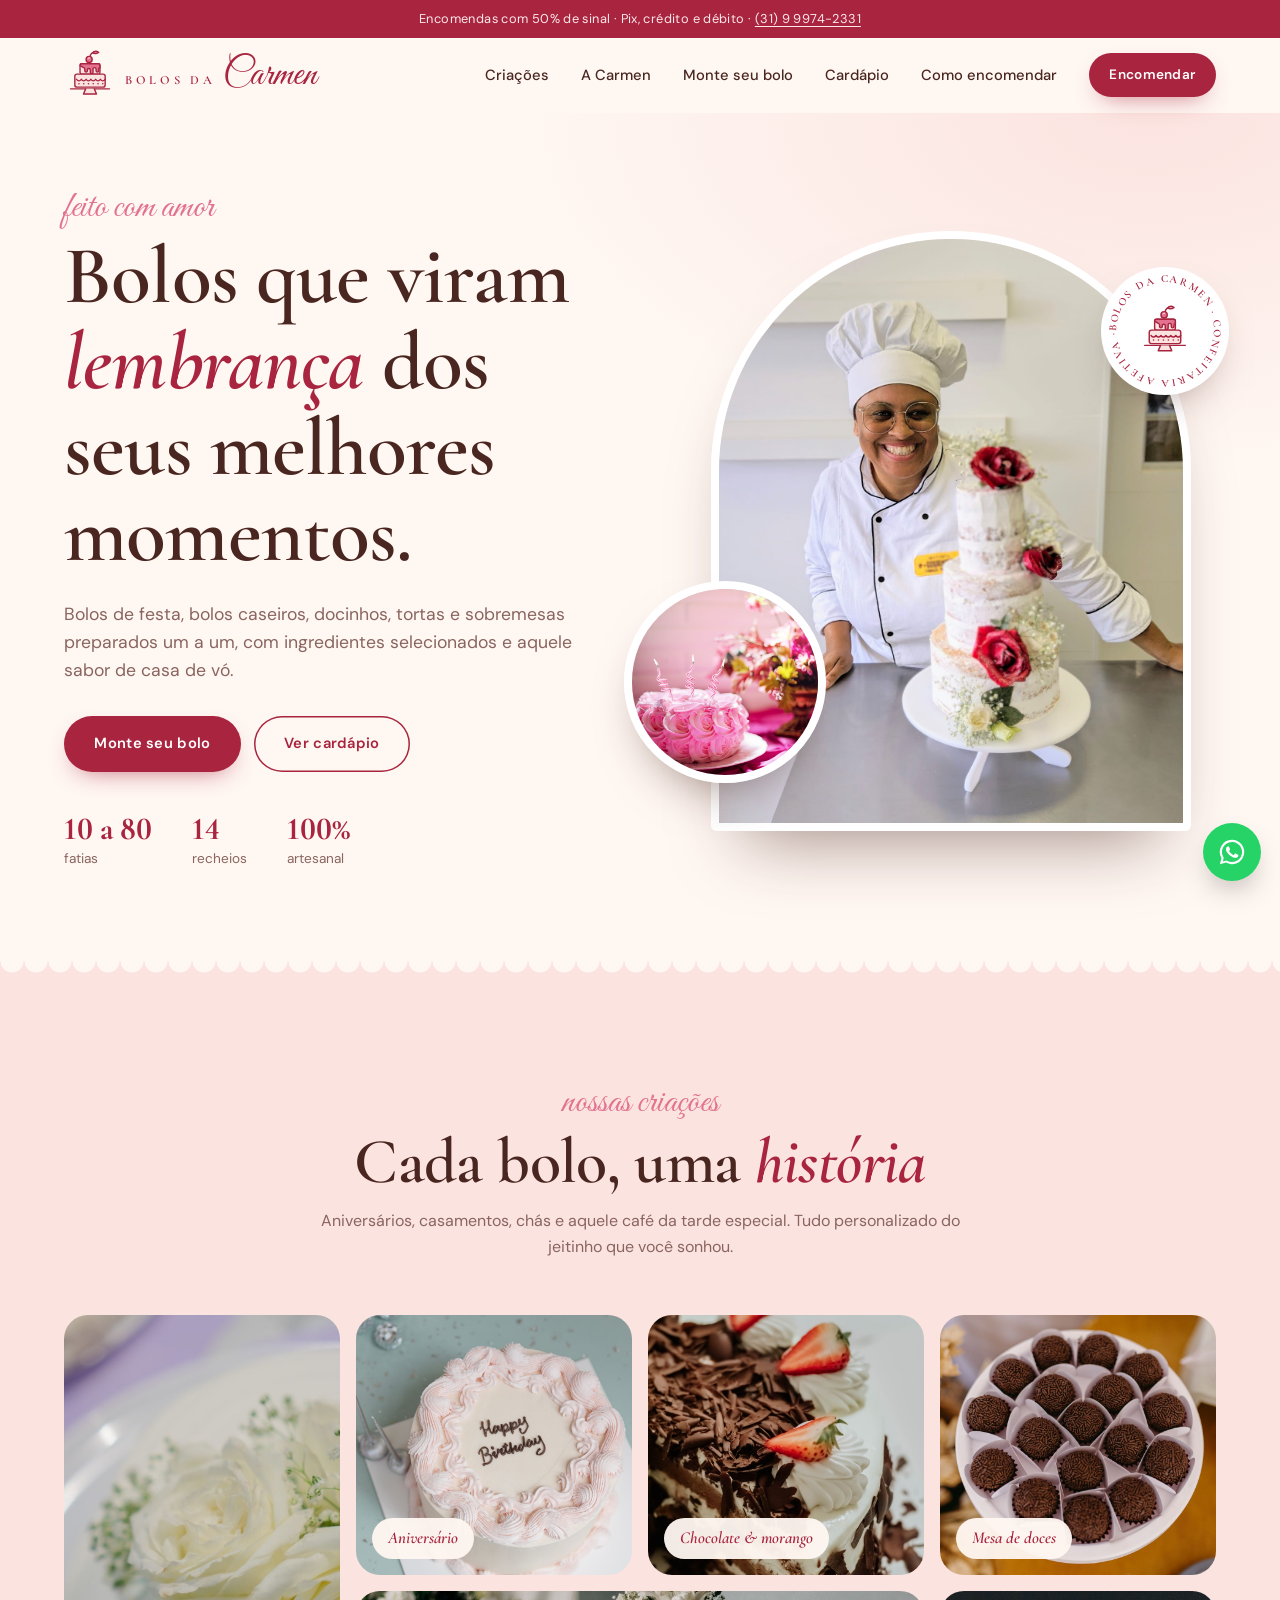
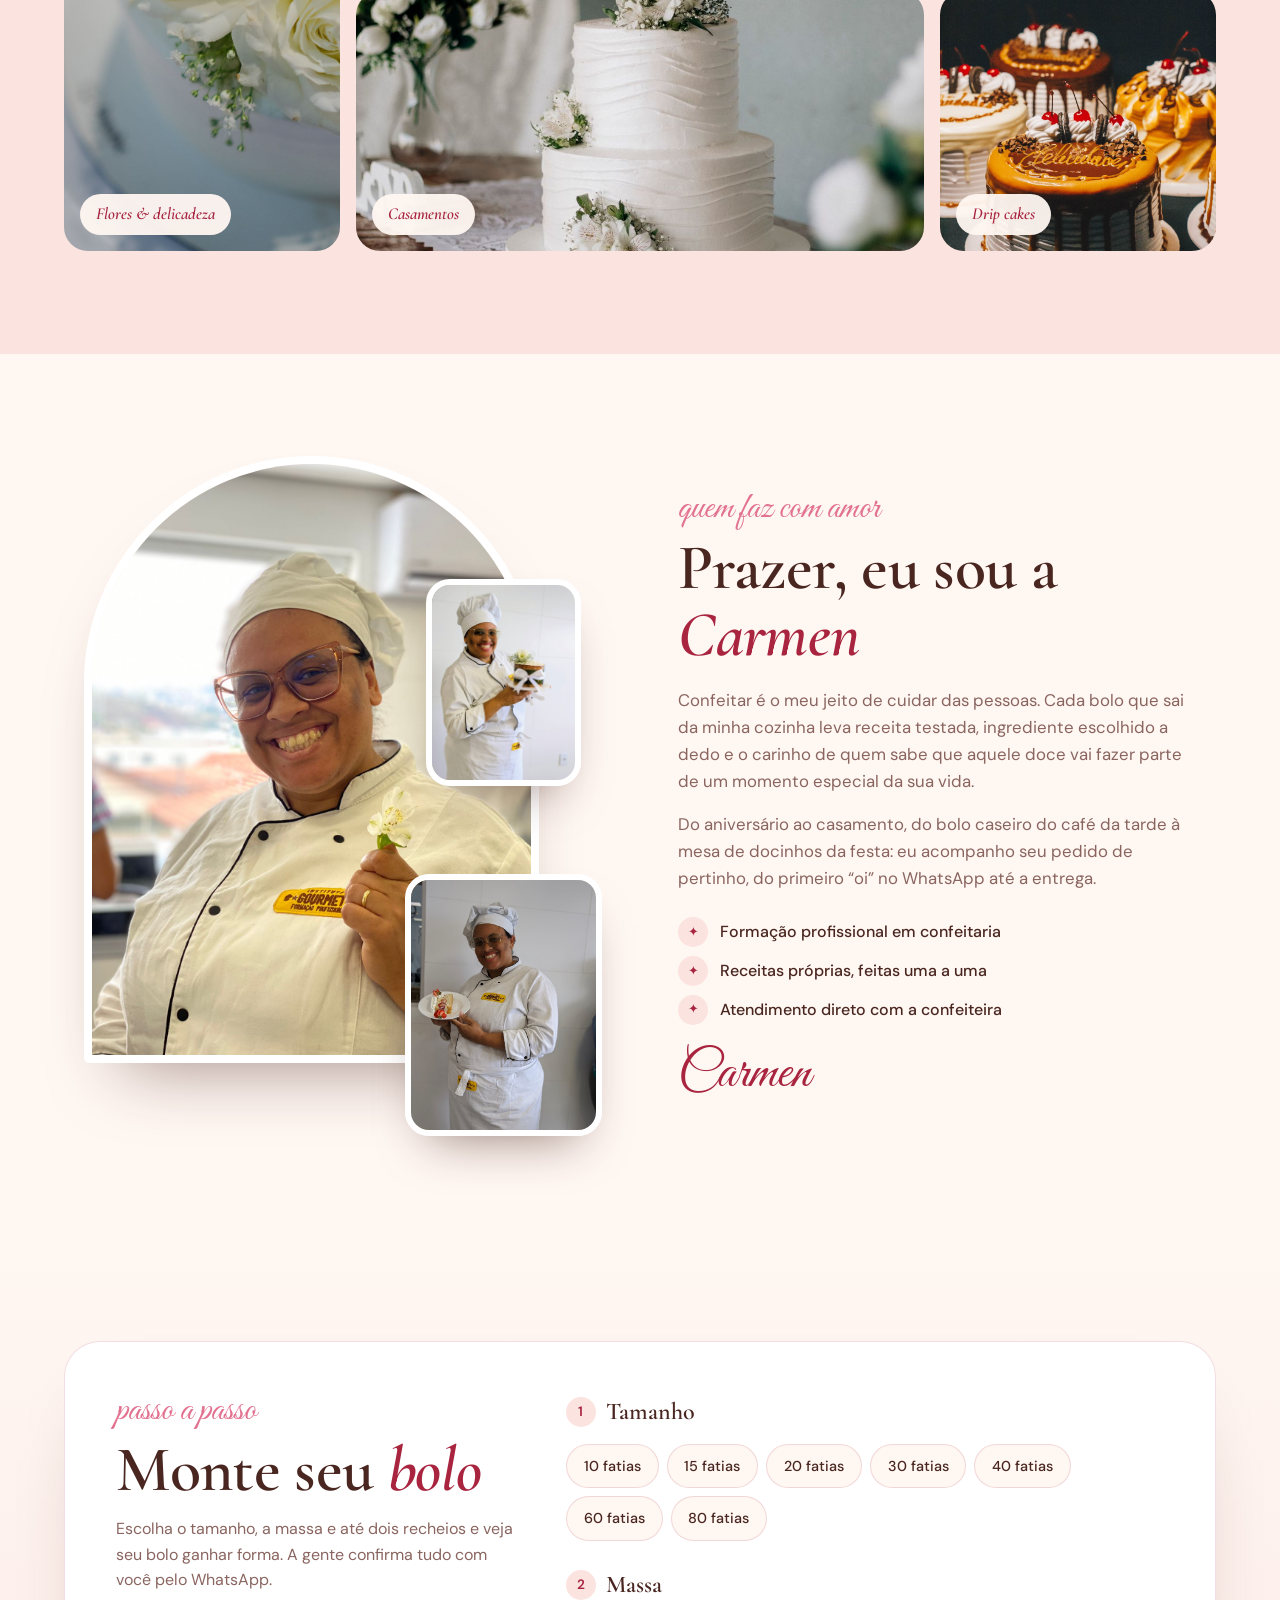
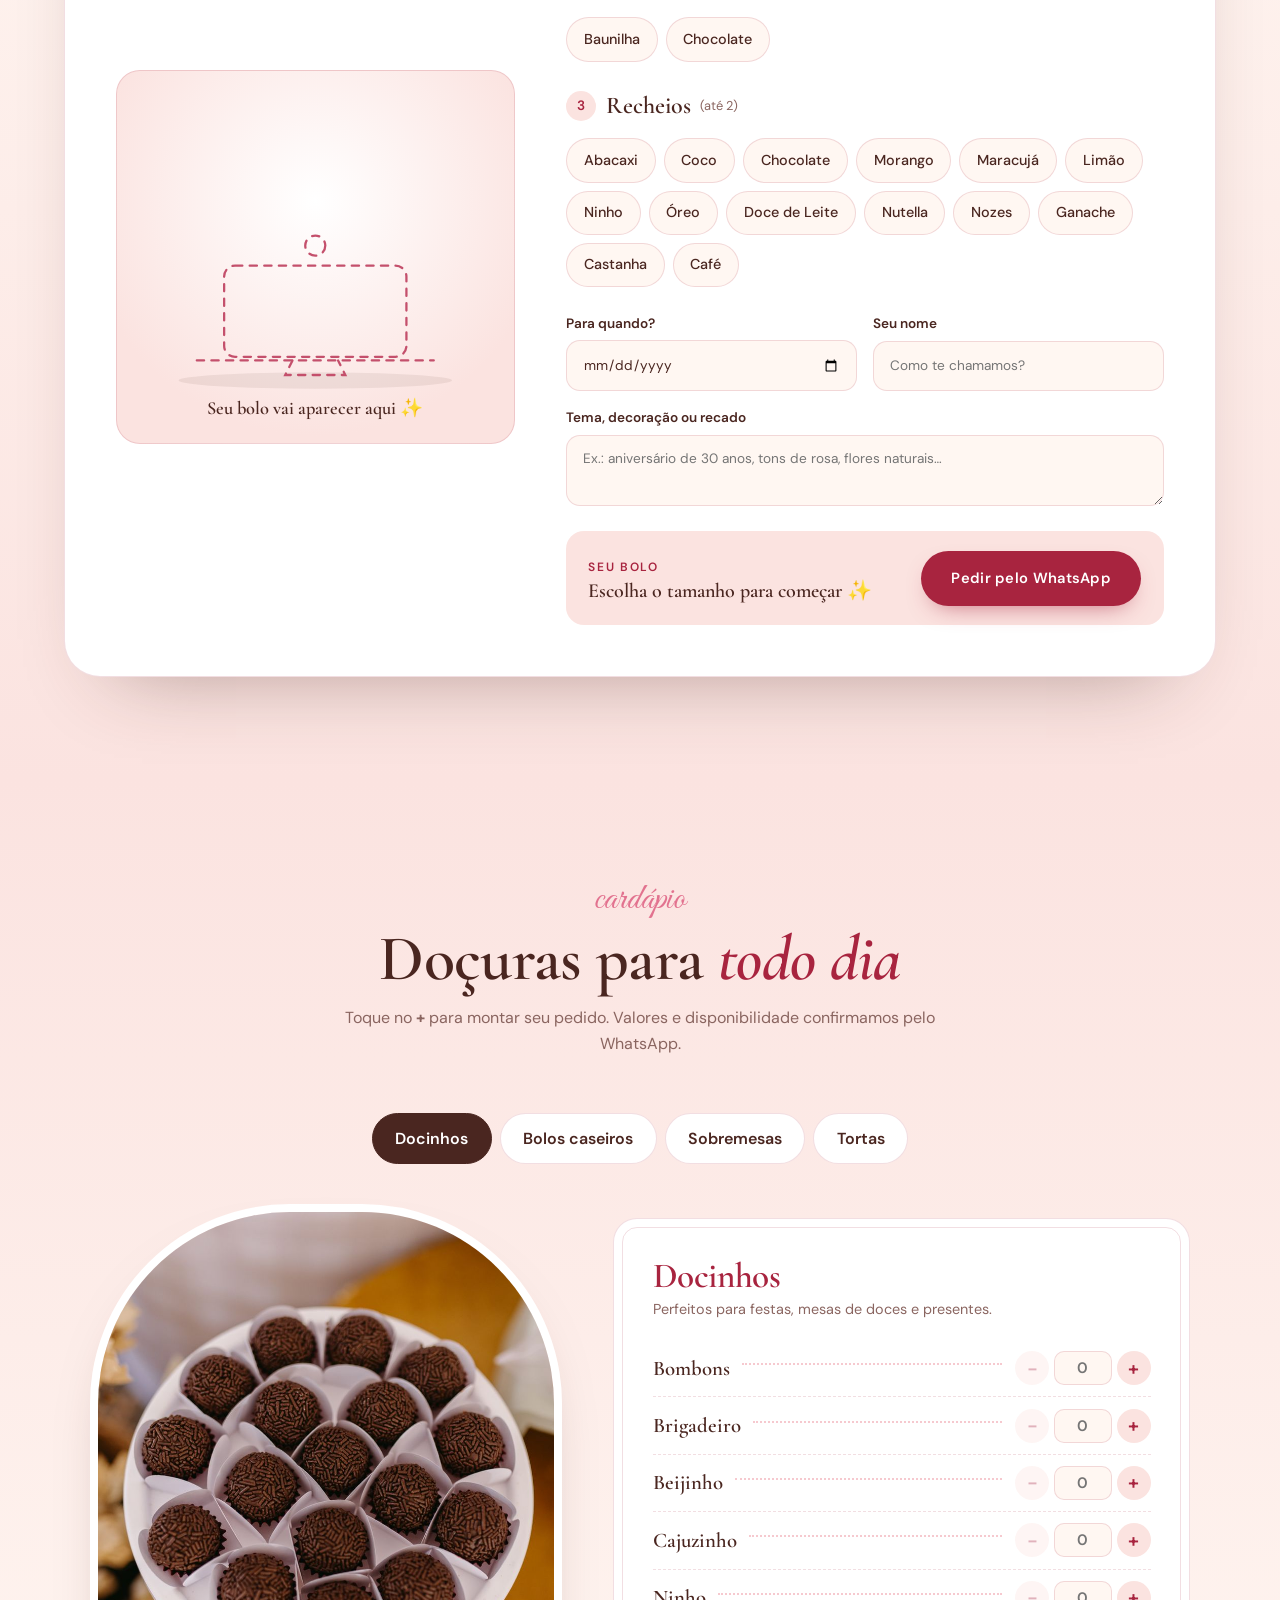
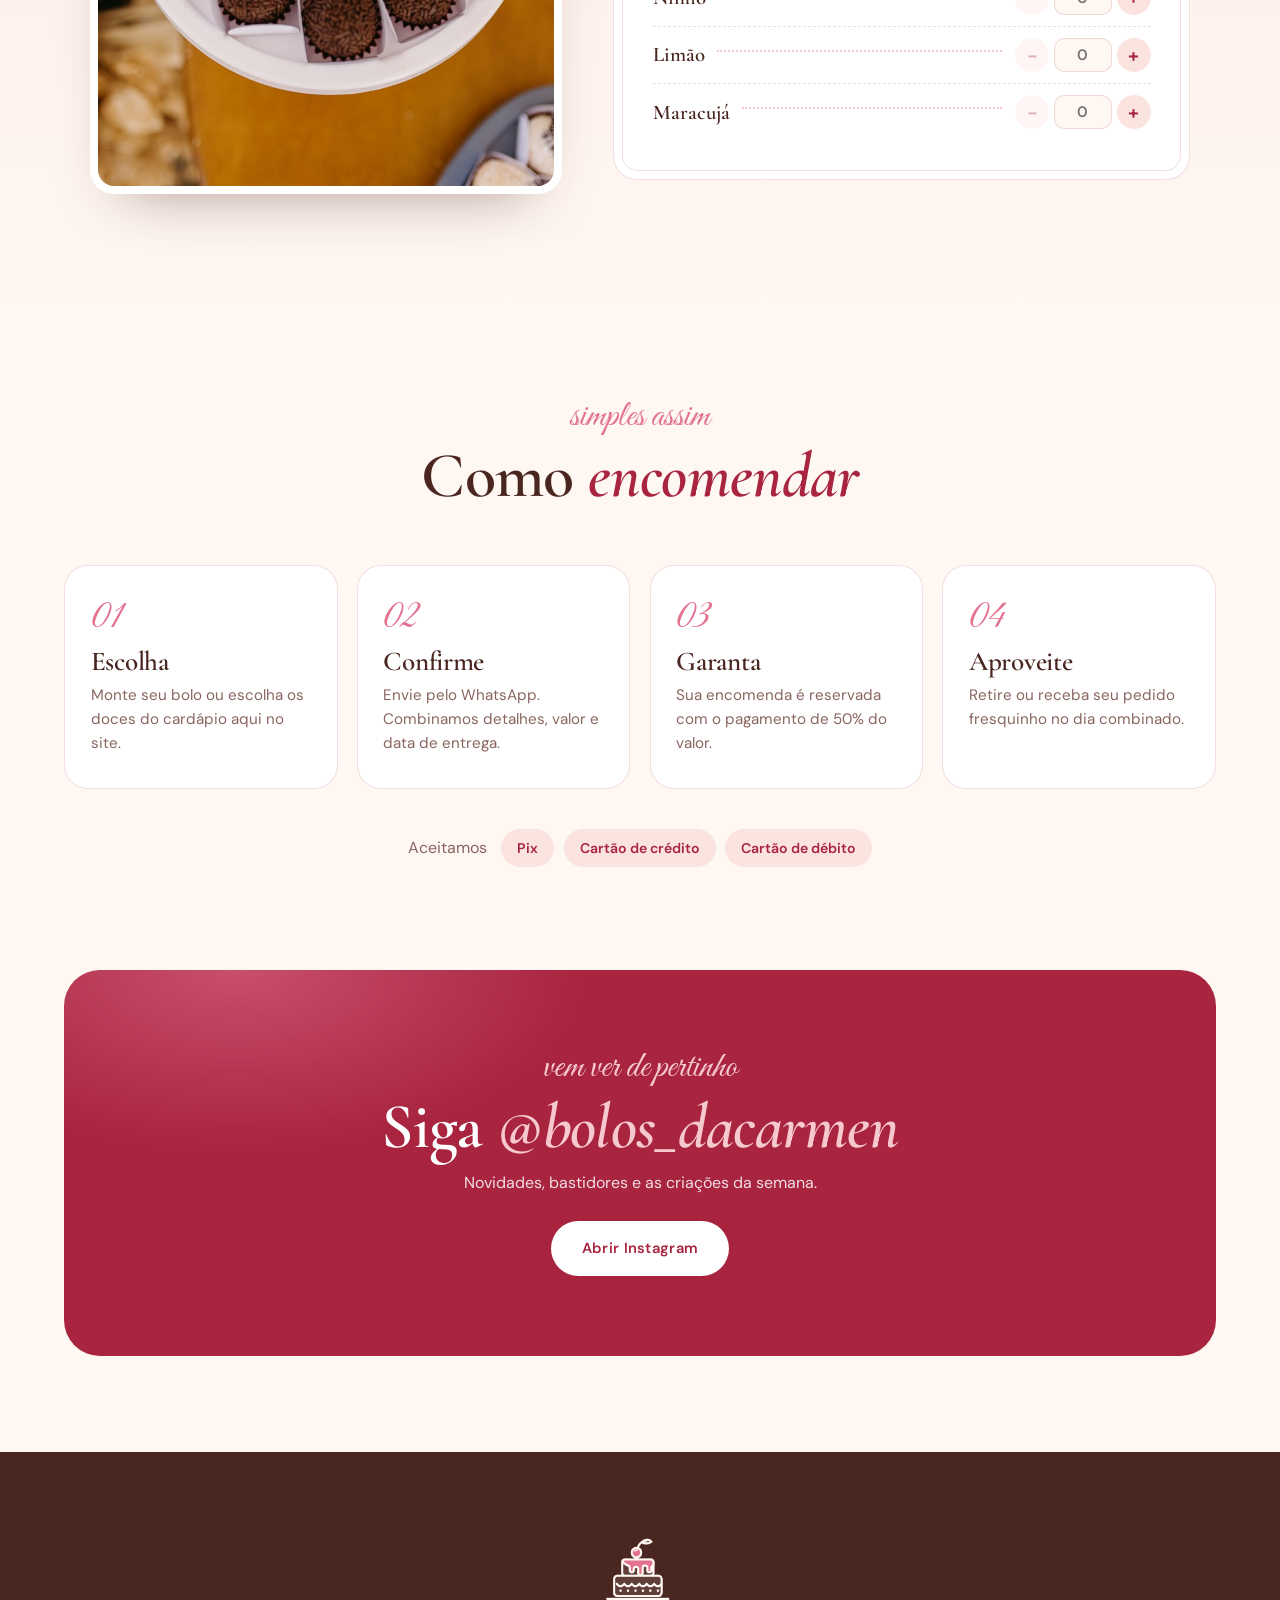
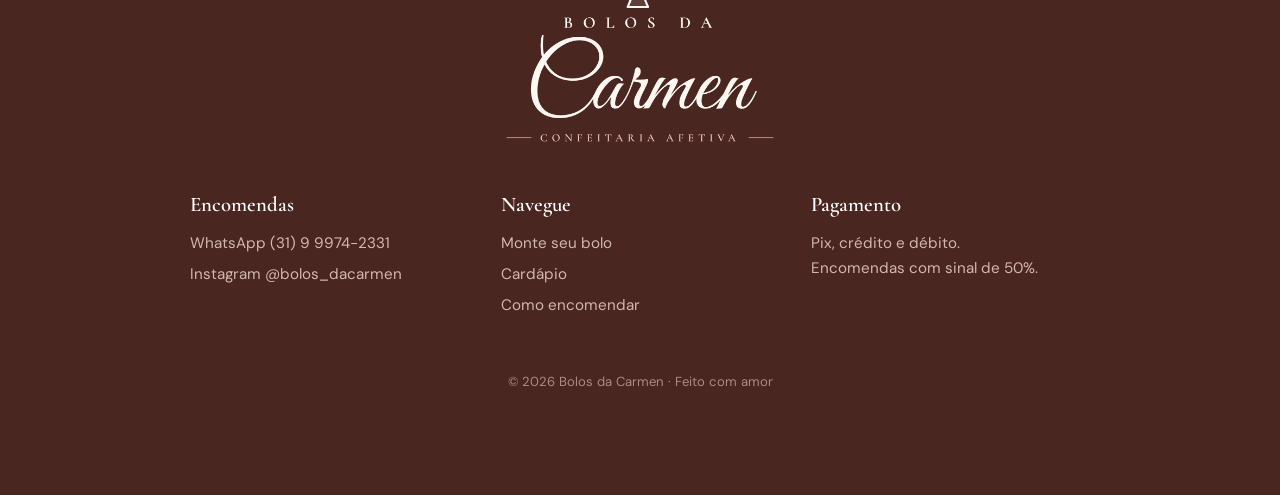
==== commit 571722b0: "Bolo em SVG que se monta conforme as escolhas Tamanho define os andares, massa e recheios pintam as " ====
--- a/index.html
+++ b/index.html
@@ -109,8 +109,12 @@
         <div class="monte__intro">
           <p class="script">passo a passo</p>
           <h2>Monte seu <em>bolo</em></h2>
-          <p>Escolha o tamanho, a massa e até dois recheios. A gente confirma tudo com você pelo WhatsApp.</p>
-          <div class="monte__img"><img src="img/monte.jpg" alt="Bolo rosa decorado" loading="lazy" /></div>
+          <p>Escolha o tamanho, a massa e até dois recheios e veja seu bolo ganhar forma. A gente confirma tudo com você pelo WhatsApp.</p>
+        </div>
+
+        <div class="cake-stage" id="cakeStage">
+          <svg id="cakeSvg" viewBox="0 0 400 340" role="img" aria-label="Prévia do seu bolo"></svg>
+          <p class="cake-stage__label" id="cakeLabel">Seu bolo vai aparecer aqui ✨</p>
         </div>
 
         <form class="builder" id="builder">
--- a/styles.css
+++ b/styles.css
@@ -144,8 +144,31 @@
 }
 .monte__intro h2 { margin-bottom: .8rem; }
 .monte__intro > p:not(.script) { color: var(--muted); margin-bottom: 1.6rem; }
-.monte__img { border-radius: var(--r); overflow: hidden; aspect-ratio: 4 / 5; }
-.monte__img img { width: 100%; height: 100%; object-fit: cover; }
+/* Palco do bolo em SVG */
+.monte__card { grid-template-rows: auto 1fr; }
+.monte__intro { grid-column: 1; grid-row: 1; }
+.builder { grid-column: 2; grid-row: 1 / span 2; }
+.cake-stage {
+  grid-column: 1; grid-row: 2; align-self: start; position: sticky; top: 96px;
+  border-radius: var(--r); padding: 1rem 1rem 1.2rem; text-align: center;
+  background: radial-gradient(circle at 50% 35%, #fff 0, var(--blush) 75%);
+  border: 1px solid var(--line);
+}
+.cake-stage svg { width: 100%; height: auto; display: block; overflow: visible; }
+.cake-stage__label { font-family: var(--serif); font-weight: 600; font-size: 1.15rem; color: var(--cocoa); line-height: 1.3; min-height: 1.5em; }
+.cake-stage__label small { display: block; font-family: var(--sans); font-weight: 500; font-size: .78rem; color: var(--cherry); letter-spacing: .08em; text-transform: uppercase; margin-top: .2rem; }
+
+.cake-tier { animation: tierDrop .7s var(--ease) both; transform-box: fill-box; transform-origin: 50% 100%; }
+@keyframes tierDrop { 0% { opacity: 0; transform: translateY(-70px) scale(.96); } 70% { opacity: 1; transform: translateY(4px) scaleY(.97); } 100% { transform: none; } }
+.cake-stripe, .cake-drip, .cake-top { transition: fill .6s var(--ease); }
+.cake-topper { animation: popIn .6s var(--ease) both; transform-box: fill-box; transform-origin: 50% 100%; }
+@keyframes popIn { 0% { opacity: 0; transform: translateY(-30px) scale(.4); } 70% { transform: translateY(2px) scale(1.1); } 100% { opacity: 1; transform: none; } }
+.cake-ghost { animation: breathe 2.4s ease-in-out infinite; }
+@keyframes breathe { 50% { opacity: .45; } }
+.cake-spark { animation: spark 1.2s var(--ease) both; transform-box: fill-box; transform-origin: center; }
+@keyframes spark { 0% { opacity: 0; transform: scale(0) rotate(0); } 40% { opacity: 1; transform: scale(1.2) rotate(45deg); } 100% { opacity: 0; transform: scale(.6) rotate(90deg); } }
+.cake-ready { animation: wiggle .7s var(--ease); transform-box: fill-box; transform-origin: 50% 100%; }
+@keyframes wiggle { 30% { transform: scale(1.04, .97); } 60% { transform: scale(.98, 1.02); } }
 
 .builder { display: grid; gap: 1.6rem; align-content: start; }
 .builder fieldset { border: 0; }
@@ -279,8 +302,11 @@
 @media (max-width: 1000px) {
   .gallery { grid-template-columns: repeat(2, 1fr); grid-auto-rows: 220px; }
   .steps { grid-template-columns: repeat(2, 1fr); }
-  .monte__card { grid-template-columns: 1fr; }
-  .monte__img { aspect-ratio: 16 / 9; }
+  .monte__card { grid-template-columns: 1fr; grid-template-rows: auto; }
+  .monte__intro, .cake-stage, .builder { grid-column: 1; grid-row: auto; }
+  .cake-stage { top: 70px; z-index: 5; padding: .6rem .8rem .8rem; box-shadow: 0 16px 30px -22px rgba(74, 38, 32, .5); }
+  .cake-stage svg { max-height: 190px; }
+  .cake-stage__label { font-size: 1rem; }
 }
 @media (max-width: 860px) {
   .burger { display: grid; }
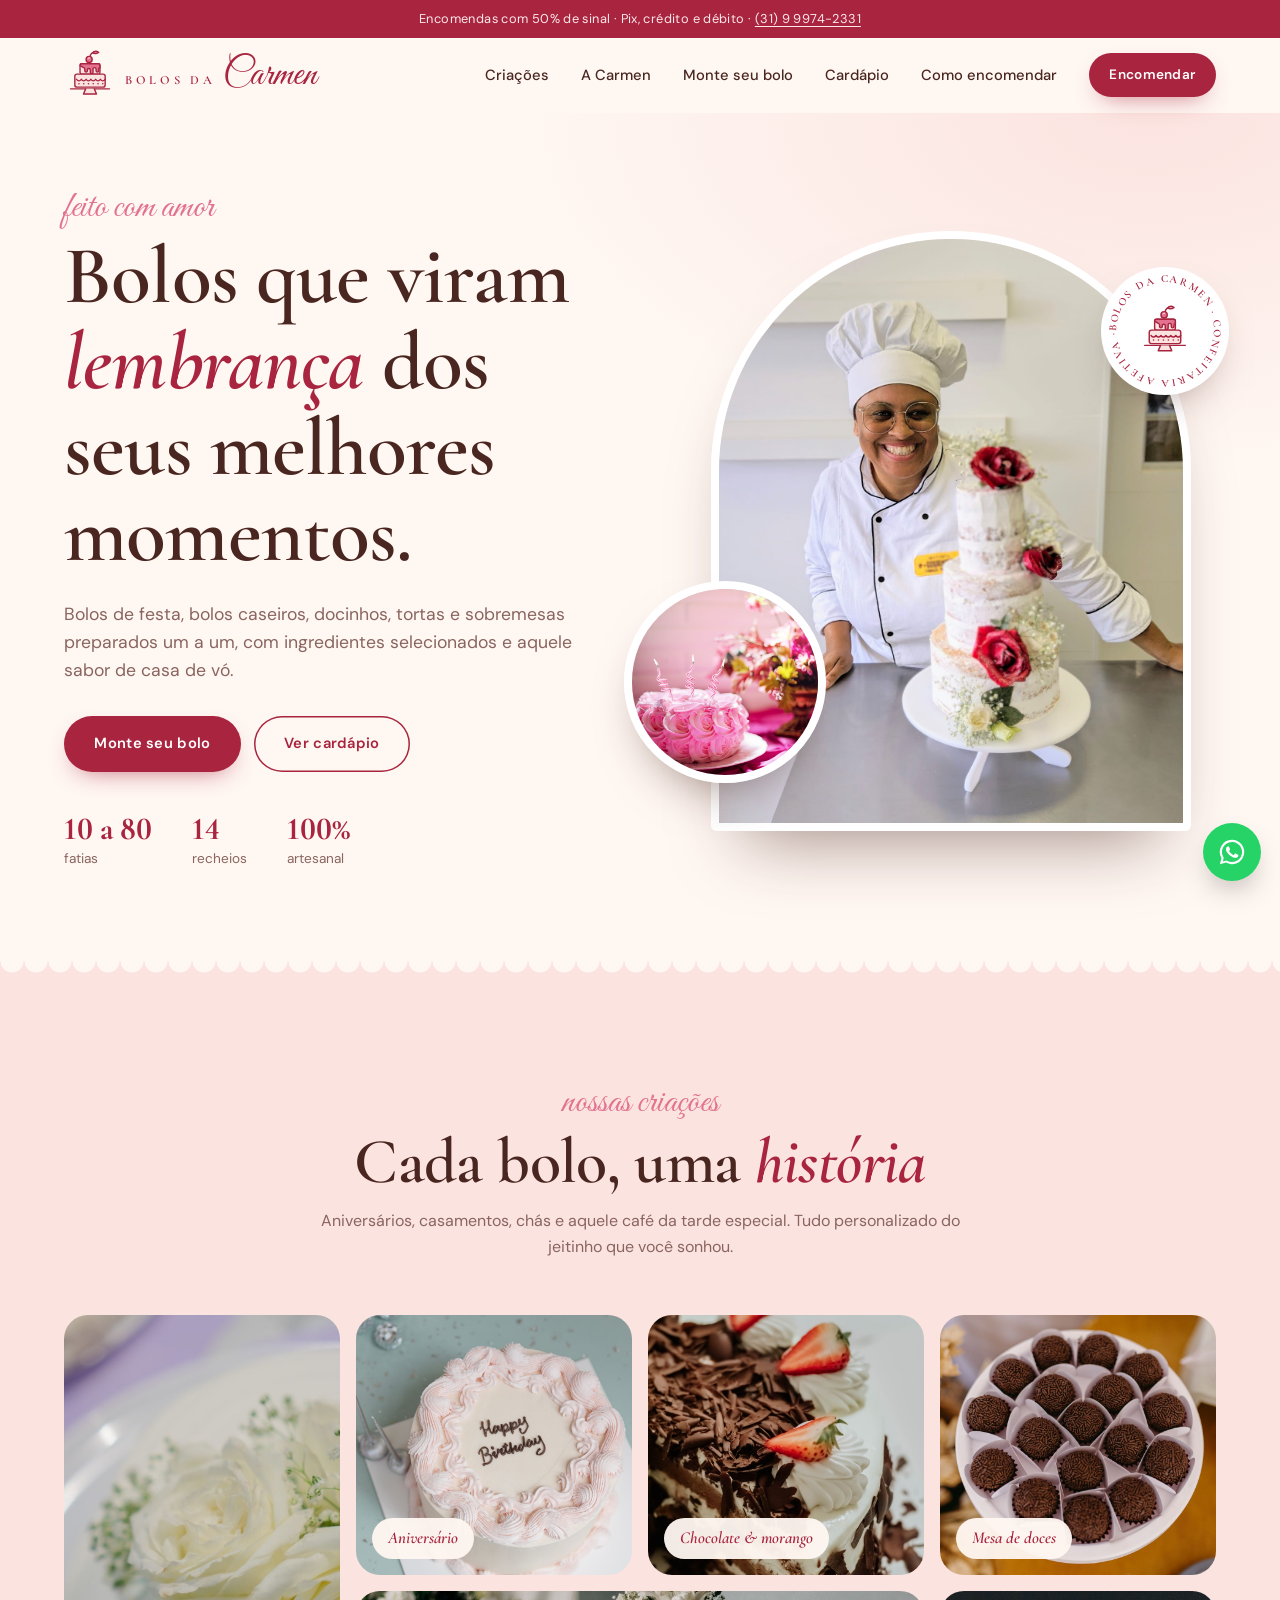
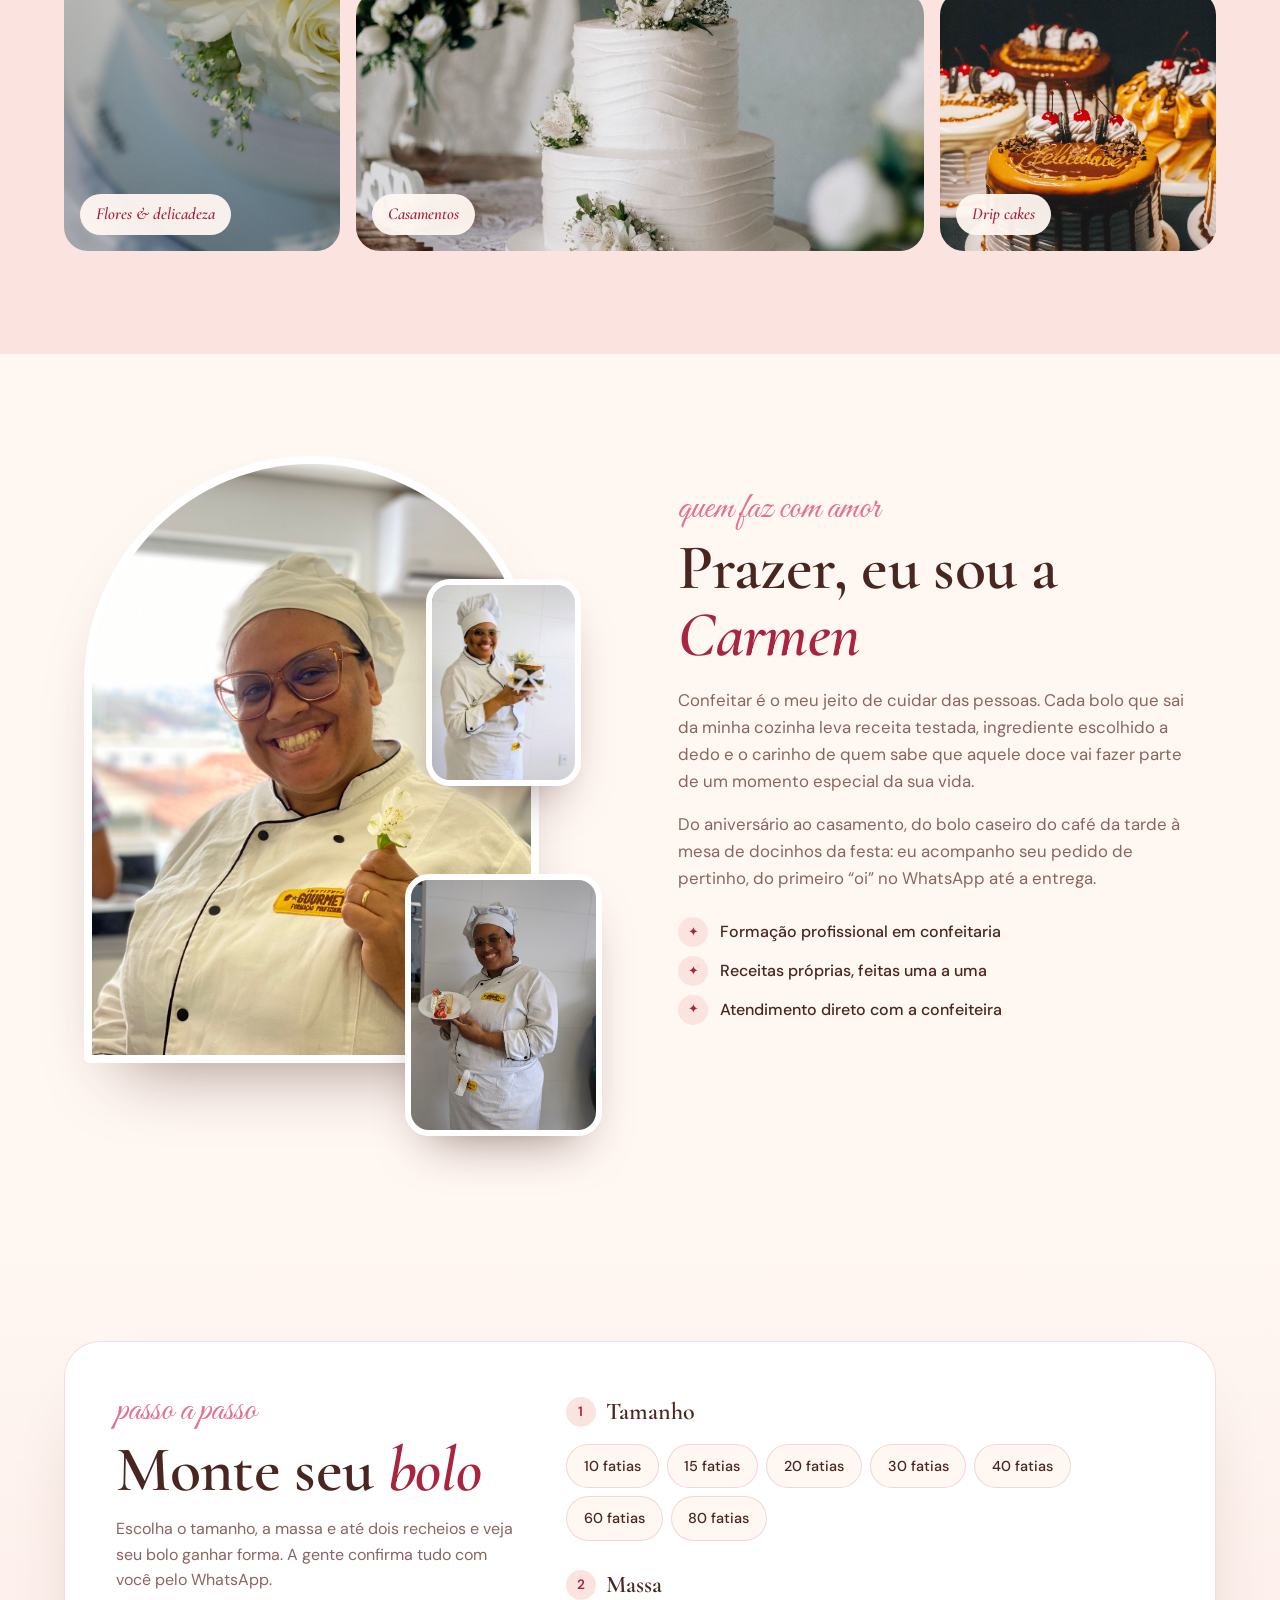
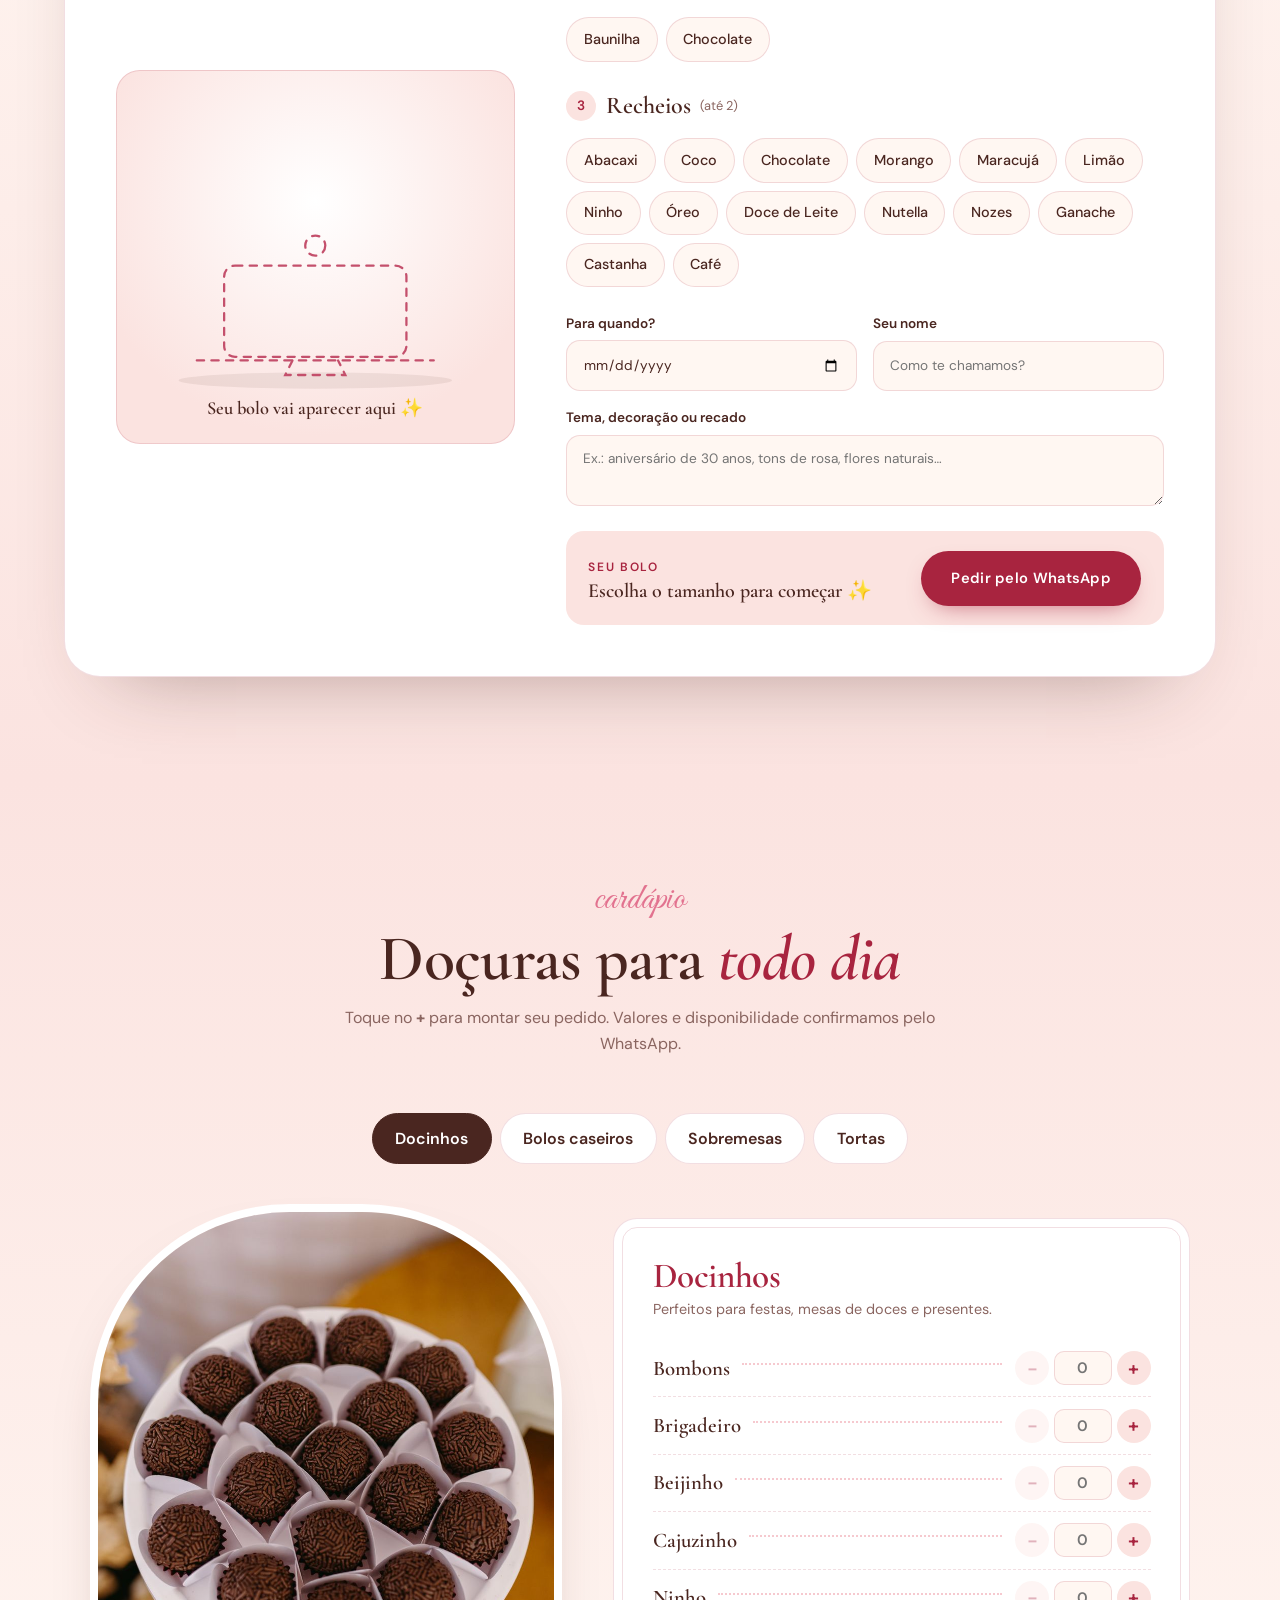
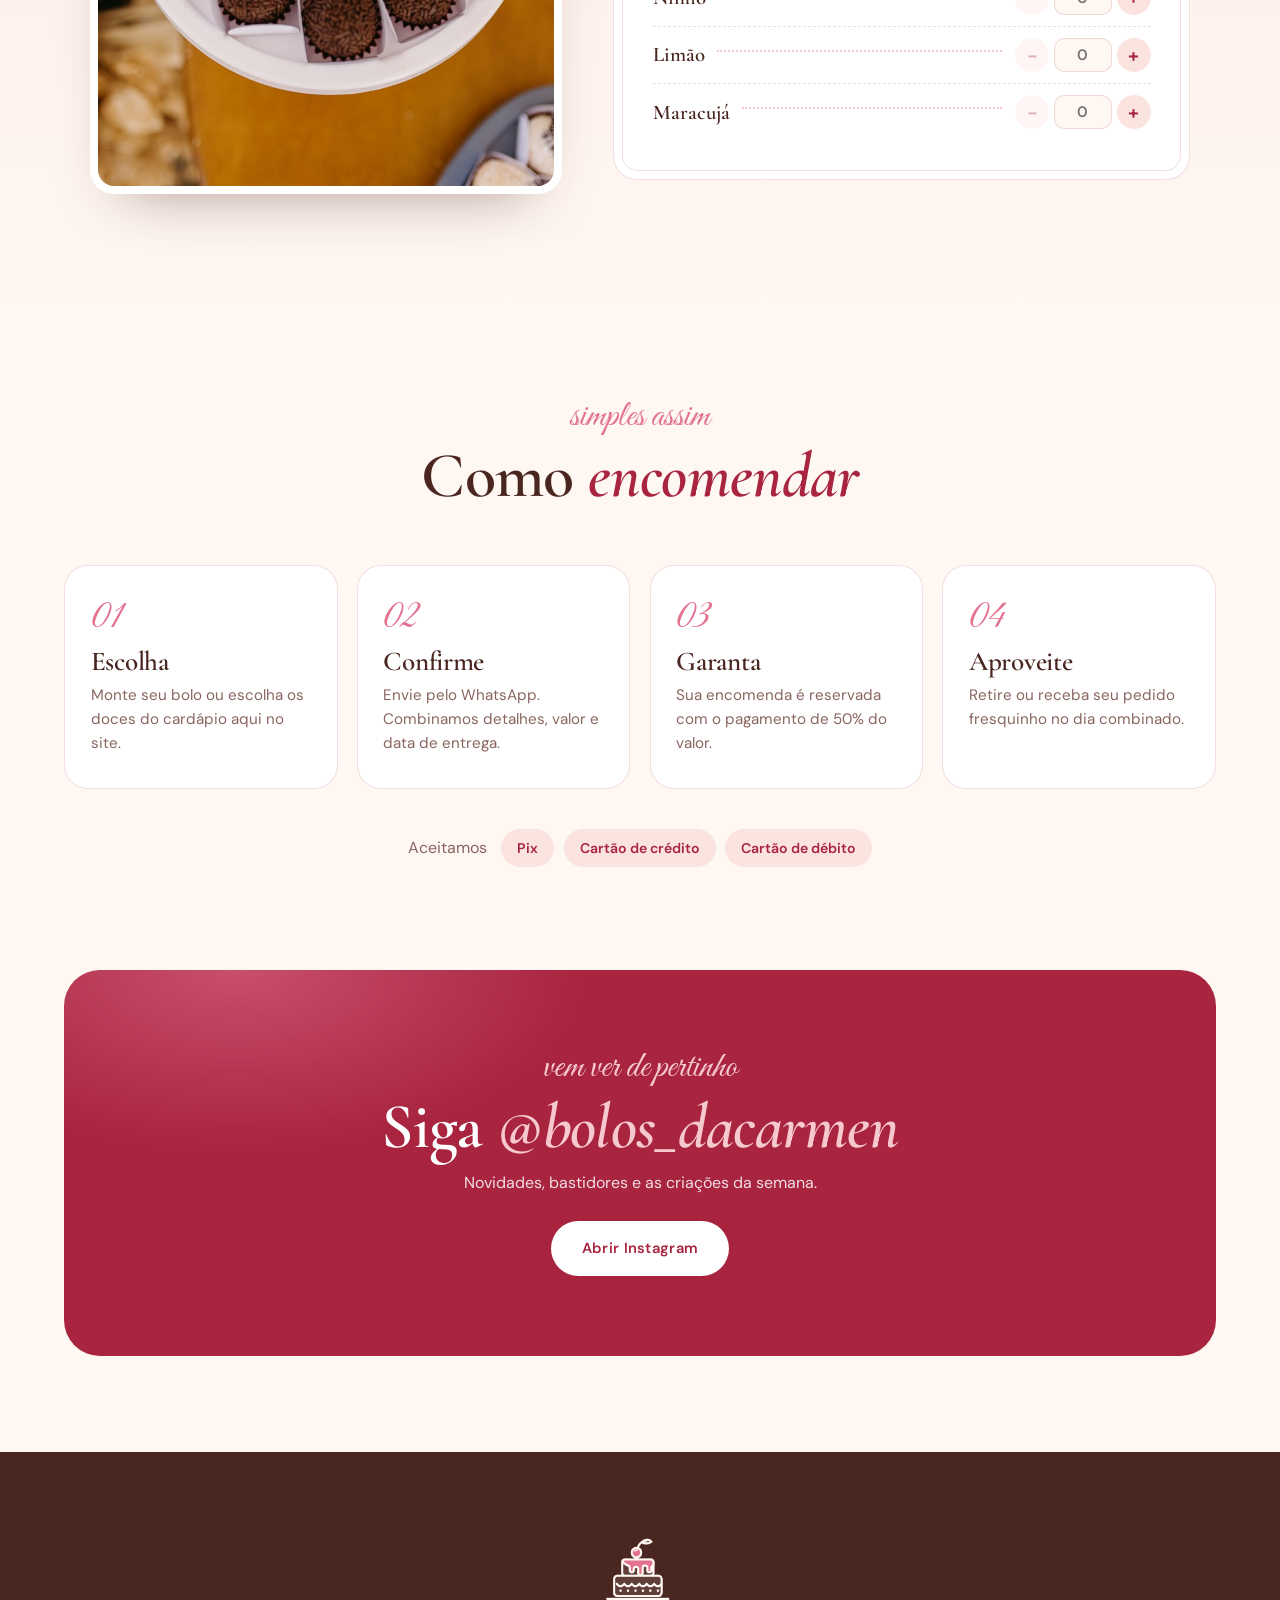
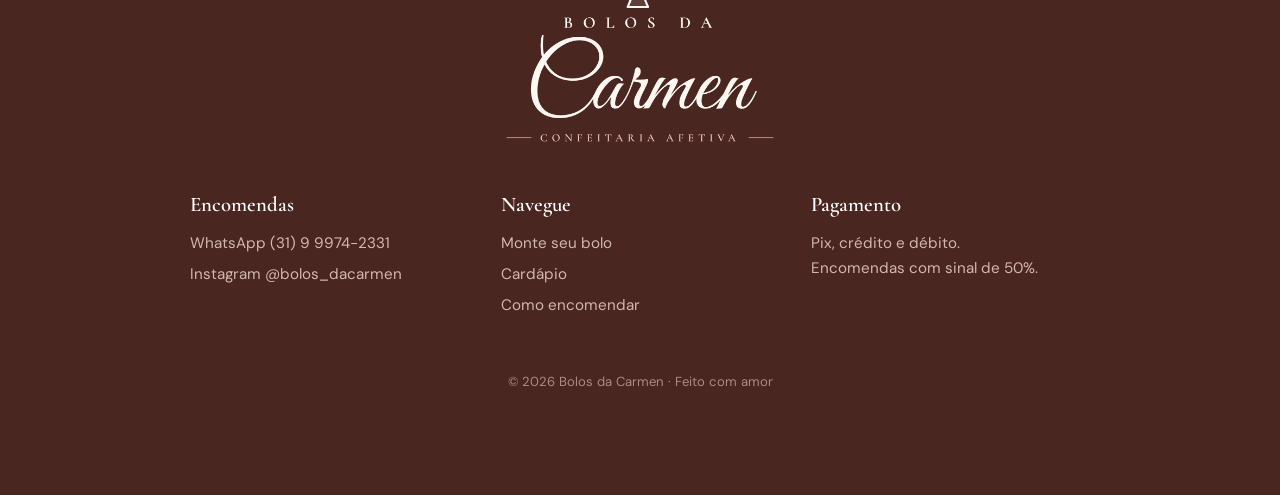
==== commit 8de3d3a3: "﻿Força o navegador a baixar CSS e JS novos (cache) Co-Authored-By: Claude Opus 5.5 <noreply@anthropi" ====
--- a/index.html
+++ b/index.html
@@ -11,7 +11,7 @@
   <link rel="preconnect" href="https://fonts.googleapis.com" />
   <link rel="preconnect" href="https://fonts.gstatic.com" crossorigin />
   <link href="https://fonts.googleapis.com/css2?family=Cormorant+Garamond:ital,wght@0,500;0,600;0,700;1,500;1,600&family=DM+Sans:wght@400;500;600&family=Great+Vibes&display=swap" rel="stylesheet" />
-  <link rel="stylesheet" href="styles.css" />
+  <link rel="stylesheet" href="styles.css?v=3" />
 </head>
 <body>
 
@@ -209,6 +209,6 @@
   </a>
 
   <div class="toast" id="toast"></div>
-  <script src="script.js"></script>
+  <script src="script.js?v=3"></script>
 </body>
 </html>
